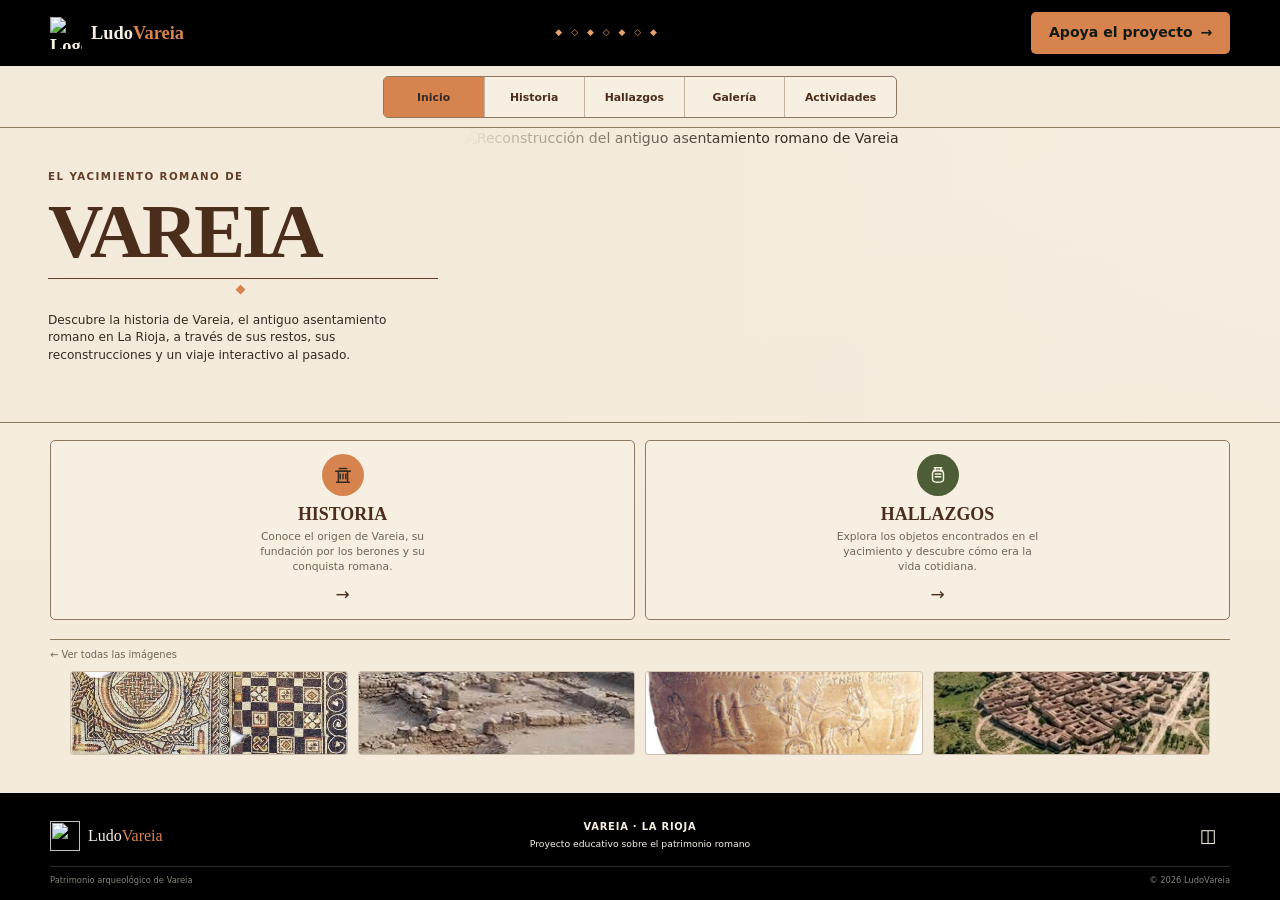
==== index.html @ ac537124 "Corregir ruta logo y hero" ====
<!doctype html>
<html lang="es">
  <head>
    <meta charset="UTF-8" />

    <meta name="author" content="Oscar Martin Aguado" />
    <meta name="robots" content="index, follow" />

    <meta name="format-detection" content="telephone=no" />

    <meta name="apple-mobile-web-app-title" content="LudoVareia" />

    <meta name="theme-color" content="#000000" />

    <meta name="application-name" content="LudoVareia" />

    <meta
      name="viewport"
      content="width=device-width, initial-scale=1.0, maximum-scale=1.0, user-scalable=no"
    />

    <meta
      name="description"
      content="Descubre el yacimiento romano de Vareia. Explora su historia, sus hallazgos arqueológicos y la vida cotidiana de los romanos en la antigua Vareia."
    />

    <meta
      name="keywords"
      content="ciudad romana vareia, historia romana, hallazgos arqueológicos, vida cotidiana romana, cerámica romana, arquitectura romana, galería imágenes, actividades romanas"
    />

    <title>LudoVareia | El yacimiento romano de Vareia</title>

    <link rel="stylesheet" href="css/General/style.css" />
    <!--<link rel="stylesheet" href="../css/Donaciones/donaciones.css" />
    <link rel="stylesheet" href="../css/Footer/footer.css" />
    <link rel="stylesheet" href="../css/Navegacion/navegacion.css" />
    <link rel="stylesheet" href="../css/Inicio/home.css" />
    <link
      rel="stylesheet"
      href="../css/ElementosInteractivos/elementosInteractivos.css"
    />-->

    <script src="js/Galeria/galeria.js" defer></script>
    <script src="js/General/mapa.js" defer></script>
    <script src="js/General/donacion.js" defer></script>
  </head>

  <body>
    <!-- =====================================================
       HEADER
       ===================================================== -->

    <header class="site-header">
      <div class="container site-header__inner">
        <a
          href="index.html"
          class="site-header__brand"
          aria-label="LudoVareia - Inicio"
        >
          <img
            src="img/logo.png"
            alt="Logo de LudoVareia"
            class="site-header__logo"
          />

          <span class="site-header__name">
            Ludo<span class="text-orange">Vareia</span>
          </span>
        </a>

        <div class="site-header__decoration" aria-hidden="true">
          ◆ ◇ ◆ ◇ ◆ ◇ ◆
        </div>

        <a href="#" id="donate-button" class="site-header__donate">
          <span>Apoya el proyecto</span>
          <span aria-hidden="true">→</span>
        </a>
      </div>
    </header>

    <!-- =====================================================
   NAVBAR
   ===================================================== -->

    <nav class="navbar" aria-label="Navegación principal">
      <div class="container navbar__inner">
        <div class="navbar__links">
          <a class="navbar__link is-active" aria-current="page"> Inicio </a>

          <a href="html/historia.html" class="navbar__link"> Historia </a>

          <a href="html/hallazgos.html" class="navbar__link"> Hallazgos </a>

          <a href="html/galeria.html" class="navbar__link"> Galería </a>

          <a href="html/actividades.html" class="navbar__link"> Actividades </a>
        </div>
      </div>
    </nav>

    <!-- =====================================================
       MAIN
       ===================================================== -->

    <main>
      <!-- ===================================================
         HERO
         =================================================== -->

      <section class="hero">
        <div class="hero__content">
          <p class="eyebrow">El yacimiento romano de</p>

          <h1>VAREIA</h1>

          <div class="hero__ornament" aria-hidden="true">◆</div>

          <p>
            Descubre la historia de Vareia, el antiguo asentamiento romano en La
            Rioja, a través de sus restos, sus reconstrucciones y un viaje
            interactivo al pasado.
          </p>
        </div>

        <div class="hero__media">
          <img
            src="img/imagenStart.png"
            alt="Reconstrucción del antiguo asentamiento romano de Vareia"
          />
        </div>
      </section>

      <!-- ===================================================
         ACCESOS
         =================================================== -->

      <section class="section" id="explora" aria-labelledby="explora-title">
        <div class="container">
          <h2 id="explora-title" class="sr-only">Explora Vareia</h2>
          <div class="grid grid-2">
            <!-- HISTORIA -->

            <a href="html/historia.html" class="feature-card">
              <div class="feature-card__icon">
                <svg viewBox="0 0 24 24" aria-hidden="true">
                  <path d="M5 20h14" />
                  <path d="M7 20V8h10v12" />
                  <path d="M4 8h16" />
                  <path d="M8 5h8" />
                  <path d="M9 11v5" />
                  <path d="M12 11v5" />
                  <path d="M15 11v5" />
                </svg>
              </div>

              <h3>Historia</h3>

              <p>
                Conoce el origen de Vareia, su fundación por los berones y su
                conquista romana.
              </p>

              <span class="feature-card__arrow" aria-hidden="true"> → </span>
            </a>

            <!-- HALLAZGOS -->

            <a href="html/hallazgos.html" class="feature-card">
              <div class="feature-card__icon">
                <svg viewBox="0 0 24 24" aria-hidden="true">
                  <path d="M8 4h8" />
                  <path d="M9 4v3" />
                  <path d="M15 4v3" />
                  <path d="M7 7h10" />

                  <path
                    d="
                    M6 10
                    c0-2 2-3 6-3
                    s6 1 6 3
                    v7
                    c0 2-2 3-6 3
                    s-6-1-6-3z
                  "
                  />

                  <path d="M9 11h6" />
                  <path d="M9 14h6" />
                </svg>
              </div>

              <h3>Hallazgos</h3>

              <p>
                Explora los objetos encontrados en el yacimiento y descubre cómo
                era la vida cotidiana.
              </p>

              <span class="feature-card__arrow" aria-hidden="true"> → </span>
            </a>
          </div>
        </div>
      </section>

      <!-- ===================================================
         GALERÍA
         =================================================== -->
      <section class="gallery-section">
        <div class="container">
          <div class="gallery-header">
            <a href="html/galeria.html" class="gallery-all">
              ← Ver todas las imágenes
            </a>
          </div>

          <div class="gallery">
            <!-- ANTERIOR -->

            <button
              type="button"
              class="gallery__control gallery__control--prev"
              aria-label="Imagen anterior"
            >
              ‹
            </button>

            <!-- CONTENEDOR DE IMÁGENES -->

            <div class="gallery__track">
              <a href="html/galeria.html?imagen=0" class="gallery__item">
                <img
                  src="img/galeria/galeria-mosaico.png"
                  alt="Mosaico romano de Vareia"
                />
              </a>

              <a href="html/galeria.html?imagen=1" class="gallery__item">
                <img
                  src="img/galeria/galeria-ciudad.png"
                  alt="Reconstrucción de la ciudad romana de Vareia"
                />
              </a>

              <a href="html/galeria.html?imagen=2" class="gallery__item">
                <img
                  src="img/galeria/galeria-ceramica.png"
                  alt="Pieza de cerámica arqueológica"
                />
              </a>

              <a href="html/galeria.html?imagen=3" class="gallery__item">
                <img
                  src="img/galeria/galeria-paisaje.png"
                  alt="Paisaje del entorno arqueológico de Vareia"
                />
              </a>
            </div>

            <!-- SIGUIENTE -->

            <button
              type="button"
              class="gallery__control gallery__control--next"
              aria-label="Imagen siguiente"
            >
              ›
            </button>
          </div>

          <!-- INDICADORES -->

          <div class="gallery-dots">
            <button
              type="button"
              class="gallery-dot is-active"
              aria-label="Mostrar imagen 1"
            ></button>

            <button
              type="button"
              class="gallery-dot"
              aria-label="Mostrar imagen 2"
            ></button>

            <button
              type="button"
              class="gallery-dot"
              aria-label="Mostrar imagen 3"
            ></button>

            <button
              type="button"
              class="gallery-dot"
              aria-label="Mostrar imagen 4"
            ></button>
          </div>
        </div>
      </section>
    </main>

    <!-- FONDO OSCURO -->
    <div class="donate-overlay" hidden></div>

    <!-- POPUP DE DONACIÓN -->
    <section
      class="donate-popup"
      id="donate-popup"
      role="dialog"
      aria-modal="true"
      aria-labelledby="donate-title"
      aria-describedby="donate-description"
      tabindex="-1"
      hidden
    >
      <button
        type="button"
        class="donate-popup__close"
        aria-label="Cerrar ventana"
        data-donate-close
      >
        ×
      </button>

      <div class="donate-popup__header">
        <span class="donate-popup__eyebrow">
          LUDOVAREIA · PATRIMONIO ROMANO
        </span>

        <div class="donate-popup__ornament" aria-hidden="true">◆</div>

        <h2 id="donate-title">Ayúdanos a preservar Vareia</h2>

        <p id="donate-description">
          Tu aportación ayuda a mantener vivo este proyecto educativo y a
          divulgar la historia del patrimonio romano de La Rioja.
        </p>
      </div>

      <form id="donation-form">
        <fieldset class="donate-amounts">
          <legend>Selecciona la cantidad que deseas aportar</legend>

          <div class="donate-amounts__grid">
            <button
              type="button"
              class="donate-amount"
              data-amount="5"
              aria-pressed="false"
            >
              5 €
            </button>

            <button
              type="button"
              class="donate-amount"
              data-amount="10"
              aria-pressed="false"
            >
              10 €
            </button>

            <button
              type="button"
              class="donate-amount is-selected"
              data-amount="20"
              aria-pressed="true"
            >
              20 €
              <span>Popular</span>
            </button>

            <button
              type="button"
              class="donate-amount"
              data-amount="50"
              aria-pressed="false"
            >
              50 €
            </button>

            <button
              type="button"
              class="donate-amount"
              data-amount="100"
              aria-pressed="false"
            >
              100 €
            </button>
          </div>
        </fieldset>

        <div class="donate-custom">
          <label for="donation-amount"> O introduce otra cantidad (€) </label>

          <input
            type="number"
            id="donation-amount"
            min="1"
            max="500"
            step="0.01"
            placeholder="Ej. 15"
            inputmode="decimal"
          />

          <p class="donate-custom__help">
            Puedes elegir cualquier cantidad entre 1 € y 500 €.
          </p>
        </div>

        <div class="donate-summary">
          <span>Tu aportación</span>
          <strong id="donation-summary">20,00 €</strong>
        </div>

        <button type="submit" class="donate-submit">
          Continuar con la aportación
          <span aria-hidden="true">→</span>
        </button>

        <p class="donate-popup__note">Aportación puntual · Sin compromiso</p>
      </form>
    </section>

    <!-- POPUP DE AGRADECIMIENTO -->
    <section
      class="donate-popup donate-popup--thank-you"
      id="donate-thank-you"
      role="dialog"
      aria-modal="true"
      aria-labelledby="thank-you-title"
      tabindex="-1"
      hidden
    >
      <button
        type="button"
        class="donate-popup__close"
        aria-label="Cerrar ventana"
        data-donate-close
      >
        ×
      </button>

      <div class="donate-thank-you__icon" aria-hidden="true">✓</div>

      <span class="donate-popup__eyebrow"> LUDOVAREIA · GRACIAS </span>

      <h2 id="thank-you-title">¡Gracias por tu apoyo!</h2>

      <p>
        Tu interés y colaboración son fundamentales para continuar difundiendo
        la historia de Vareia.
      </p>

      <p id="thank-you-amount" class="donate-thank-you__amount"></p>

      <p class="donate-thank-you__disclaimer">
        Esta es una demostración del formulario. No se ha realizado ningún
        cobro.
      </p>

      <button type="button" class="donate-submit" data-donate-close>
        Volver a LudoVareia
      </button>
    </section>

    <!-- =====================================================
       FOOTER
       ===================================================== -->

    <footer class="footer">
      <div class="container">
        <div class="footer__top">
          <!-- MARCA -->

          <div class="footer__brand">
            <img src="img/logo.png" alt="" class="brand-logo" />

            <span> Ludo<span class="text-orange">Vareia</span> </span>
          </div>

          <!-- INFORMACIÓN -->

          <div class="footer__info">
            <span>VAREIA · LA RIOJA</span>
            <span>Proyecto educativo sobre el patrimonio romano</span>
          </div>

          <!-- ICONOS -->

          <div class="footer__icons" aria-label="Información del proyecto">
            <button
              type="button"
              id="open-map"
              aria-label="Abrir plano de Vareia"
              aria-haspopup="dialog"
              aria-controls="map-modal"
            >
              ◫
            </button>
          </div>
        </div>

        <!-- PIE -->

        <div class="footer__bottom">
          <span>Patrimonio arqueológico de Vareia</span>
          <span>© 2026 LudoVareia</span>
        </div>
      </div>
    </footer>

    <!-- POPUP DEL PLANO DE VAREIA -->
    <div
      class="map-modal"
      id="map-modal"
      role="dialog"
      aria-modal="true"
      aria-labelledby="map-modal-title"
      hidden
    >
      <div class="map-modal__backdrop" data-map-close></div>

      <section class="map-modal__panel">
        <button
          type="button"
          class="map-modal__close"
          aria-label="Cerrar plano"
          data-map-close
        >
          ×
        </button>

        <p class="eyebrow">Vareia · La Rioja</p>
        <h2 id="map-modal-title">La antigua ciudad romana</h2>

        <p class="map-modal__description">
          Explora el plano de reconstrucción de Vareia y descubre cómo pudo ser
          el asentamiento en época romana.
        </p>

        <div class="map-modal__image-container">
          <img
            src="img/plano-vareia.png"
            alt="Plano de reconstrucción de la antigua ciudad romana de Vareia"
            class="map-modal__image"
          />
        </div>

        <p class="map-modal__note">Plano ilustrativo de la antigua Vareia.</p>
      </section>
    </div>
  </body>
</html>
---- css/General/style.css ----
/* =========================================================
   LUDOVAREIA — SISTEMA VISUAL
   Home / estilo editorial arqueológico
   ========================================================= */

/* =========================================================
   01. VARIABLES Y SISTEMA VISUAL
   ========================================================= */

:root {
  /* VARIABLES DE COLOR */

  --color-bg: #f3eadb;
  --color-bg-soft: #eadfcd;
  --color-surface: #f8f0e3;
  --color-white: #fffaf1;

  --color-green: #4d5e36;
  --color-green-dark: #3d4c2c;
  --color-green-light: #a8c667;

  /* Verdes mas oscuros */
  --color-green2: #18271d;
  --color-green-dark2: #101a13;

  --color-brown: #633f27;
  --color-brown-dark: #4b2d1c;

  --color-orange: #d7834e;
  --color-orange-light: #e6a06e;

  --color-text: #332b23;
  --color-text-soft: #716555;

  --color-border: #8e7960;
  --color-border-soft: rgba(99, 63, 39, 0.35);

  --color-disabled: #d8c8b4;

  /* Tinta oscura: texto general */
  --color-ink: #28241e;

  /* Tinta profunda: títulos */
  --color-ink-dark: #201b16;

  /* Tinta cálida: textos secundarios */
  --color-ink-soft: #51483d;

  /* Tinta neutra: texto sobre superficies claras */
  --color-ink-muted: #625747;

  /* Colores del header y footer */
  --color-header-bg: #000000;
  --color-footer-bg: #000000;

  /* TIPOGRAFÍA */

  --font-display: Georgia, "Times New Roman", serif;

  --font-body:
    Inter, ui-sans-serif, system-ui, -apple-system, BlinkMacSystemFont,
    "Segoe UI", sans-serif;

  /* TAMAÑOS */

  --fs-xs: 0.62rem;
  --fs-sm: 0.75rem;
  --fs-md: 0.88rem;
  --fs-lg: 1.1rem;
  --fs-xl: 1.5rem;
  --fs-2xl: 2.4rem;

  /* ESPACIADO */

  --space-1: 4px;
  --space-2: 8px;
  --space-3: 12px;
  --space-4: 16px;
  --space-5: 24px;
  --space-6: 32px;
  --space-7: 48px;
  --space-8: 64px;

  /* BORDES */

  --border: 1px solid var(--color-border);
  --border-soft: 1px solid var(--color-border-soft);

  --radius-sm: 4px;
  --radius-md: 6px;
  --radius-lg: 10px;

  /* SOMBRAS */

  --shadow-sm: 0 2px 8px rgba(54, 43, 30, 0.08);
  --shadow-md: 0 8px 24px rgba(54, 43, 30, 0.13);

  /* LAYOUT */

  --max-width: 1180px;
}

/* =========================================================
   02. RESET Y ESTILOS GENERALES
   ========================================================= */

/* RESET */

*,
*::before,
*::after {
  box-sizing: border-box;
}

html {
  scroll-behavior: smooth;
}

button,
input,
select,
textarea {
  font: inherit;
}

button {
  cursor: pointer;
}

/* BODY */

body {
  min-height: 100vh;
  margin: 0;

  display: flex;
  flex-direction: column;

  background: linear-gradient(180deg, #f6eee1 0%, #f3eadb 100%);

  color: var(--color-text);

  font-family: var(--font-body);
  font-size: var(--fs-md);
  line-height: 1.5;

  -webkit-font-smoothing: antialiased;
}

main {
  flex: 1;
}

/* IMÁGENES */

img {
  display: block;
  max-width: 100%;
}

/* ENLACES */

a {
  color: inherit;
  text-decoration: none;
}

/* =========================================================
   03. TIPOGRAFÍA Y ELEMENTOS COMUNES
   ========================================================= */

/* H1, H2, H3 */

h1,
h2,
h3,
h4 {
  margin: 0;

  color: var(--color-brown-dark);

  font-family: var(--font-display);
  font-weight: 600;
  line-height: 1.05;
}

h1 {
  font-size: clamp(3.5rem, 7vw, 5.4rem);
  letter-spacing: -0.045em;
}

h2 {
  font-size: clamp(2rem, 4vw, 3rem);
}

h3 {
  font-size: 1.35rem;
}

/* PÁRRAFOS */

p {
  margin: 0 0 var(--space-4);
}

/* EYEBROW */

.eyebrow {
  margin: 0 0 7px;

  color: var(--color-brown);

  font-family: var(--font-body);
  font-size: 0.64rem;
  font-weight: 700;
  letter-spacing: 0.14em;
  text-transform: uppercase;
}

.text-orange {
  color: var(--color-orange);
}

.text-green {
  color: var(--color-green);
}

/* CONTAINER */

.container {
  width: min(calc(100% - 58px), var(--max-width));

  margin-inline: auto;
}

/* BOTONES GENERALES */

.btn {
  min-height: 34px;

  padding: 9px 15px;

  display: inline-flex;
  align-items: center;
  justify-content: center;
  gap: 12px;

  border: 0;
  border-radius: 4px;

  font-size: 0.68rem;
  font-weight: 700;

  transition:
    transform 180ms ease,
    background 180ms ease;
}

.btn:hover {
  transform: translateY(-1px);
}

.btn--primary {
  background: var(--color-orange);
  color: var(--color-text);
}

.btn--primary:hover {
  background: var(--color-orange-light);
  color: var(--color-text);
}

.btn span {
  font-size: 14px;
}

/* =========================================================
   04. HEADER
   ========================================================= */

/* HEADER */

.site-header {
  background: var(--color-header-bg);
  color: var(--color-surface);

  border-top: 1px solid var(--color-header-bg);
  border-bottom: 1px solid var(--color-header-bg);
}

.site-header__inner {
  min-height: 64px;

  display: flex;
  align-items: center;
  justify-content: space-between;
}

/* MARCA */

.site-header__brand {
  display: flex;
  align-items: center;
  gap: 9px;

  color: var(--color-surface);

  font-family: var(--font-display);
  font-size: 1.15rem;
  font-weight: 600;
}

/* LOGO */

.site-header__logo {
  width: 32px;
  height: 32px;

  object-fit: contain;
}

.site-header__name {
  line-height: 1;
}

/* DECORACIÓN */

.site-header__decoration {
  color: var(--color-orange-light);

  font-size: 9px;
  letter-spacing: 3px;
  white-space: nowrap;
}

/* BOTÓN DE DONACIONES */

.site-header__donate {
  position: relative;
  text-decoration: none;
  color: var(--color-green-dark2);
  font-weight: bold;
  padding: 0.65rem 1.1rem;
  border-radius: 5px;
  background-color: var(--color-orange);
  transition:
    background-color 0.3s ease,
    transform 0.2s ease;
  display: inline-flex;
  align-items: center;
  gap: 0.5rem;
  z-index: 10;
}

.site-header__donate:hover {
  background-color: var(--color-orange-light);
  transform: translateY(-2px);
}

/* RESPONSIVE DEL HEADER */

@media (max-width: 650px) {
  .site-header__inner {
    min-height: 58px;
    gap: 10px;
  }

  /* Ocultar decoración */
  .site-header__decoration {
    display: none;
  }

  /* Marca */
  .site-header__brand {
    gap: 6px;
    flex-shrink: 0;
    font-size: 1rem;
  }

  .site-header__logo {
    width: 27px;
    height: 27px;
  }

  /* Botón de donaciones */
  .site-header__donate {
    padding: 0.45rem 0.65rem;
    gap: 0.3rem;
    font-size: 0.68rem;
    line-height: 1.2;
  }
}

/* =========================================================
   05. DONACIONES
   ========================================================= */

/* OVERLAY */

.donate-overlay {
  position: fixed;
  inset: 0;
  background-color: rgba(16, 26, 19, 0.72);
  z-index: 999;
  backdrop-filter: blur(3px);
}

.donate-overlay[hidden] {
  display: none !important;
}

/* POPUP */

.donate-popup {
  position: fixed;
  top: 50%;
  left: 50%;
  transform: translate(-50%, -50%);

  width: min(92%, 460px);
  max-height: 90vh;
  overflow-y: auto;

  padding: 2.2rem;
  border-radius: 12px;

  background-color: var(--color-surface);
  color: var(--color-ink-dark);

  border: 1px solid var(--color-border);

  box-shadow: 0 15px 60px rgba(0, 0, 0, 0.3);

  z-index: 1000;
}

.donate-popup[hidden] {
  display: none !important;
}

/* CABECERA */

.donate-popup__header {
  text-align: center;
  margin-bottom: 1.8rem;
}

.donate-popup__eyebrow {
  display: block;
  color: var(--color-green-dark2);
  font-size: 0.7rem;
  font-weight: 800;
  letter-spacing: 2px;
  margin-bottom: 0.8rem;
}

.donate-popup__ornament {
  color: var(--color-orange);
  font-size: 1.3rem;
  margin-bottom: 0.5rem;
}

.donate-popup h2 {
  color: var(--color-ink-dark);
  font-family: inherit;
  font-size: 1.8rem;
  line-height: 1.25;
  margin-bottom: 0.8rem;
}

.donate-popup__header p {
  color: var(--color-ink);
  font-size: 0.95rem;
  line-height: 1.6;
  margin: 0;
}

/* CANTIDADES */

.donate-amounts {
  border: none;
  padding: 0;
  margin: 0 0 1.5rem;
  min-width: 0;
}

.donate-amounts legend {
  color: var(--color-ink-dark);
  font-weight: 700;
  font-size: 0.95rem;
  margin-bottom: 1rem;
}

.donate-amounts__grid {
  display: grid;
  grid-template-columns: repeat(2, 1fr);
  gap: 0.7rem;
}

.donate-amount {
  position: relative;

  min-height: 58px;
  padding: 0.9rem;

  border: 1px solid var(--color-border);
  border-radius: 7px;

  background-color: var(--color-white);
  color: var(--color-ink-dark);

  font-size: 1.1rem;
  font-weight: 800;

  cursor: pointer;

  transition:
    background-color 0.2s ease,
    border-color 0.2s ease,
    transform 0.2s ease;
}

.donate-amount:hover {
  background-color: var(--color-bg-soft);
  border-color: var(--color-green-dark);
  transform: translateY(-2px);
}

/* ESTADOS DE CANTIDADES */

.donate-amount.is-selected {
  background-color: var(--color-green-dark);
  color: var(--color-white);
  border: 2px solid var(--color-green-dark);
}

.donate-amount.is-selected:hover {
  background-color: var(--color-green2);
}

/* ETIQUETA POPULAR */

.donate-amount span {
  display: block;
  margin-top: 0.25rem;
  font-size: 0.65rem;
  font-weight: 700;
  color: inherit;
  letter-spacing: 0.5px;
}

/* CANTIDAD PERSONALIZADA */

.donate-custom {
  margin-bottom: 1.4rem;
}

.donate-custom label {
  display: block;
  color: var(--color-ink-dark);
  font-size: 0.9rem;
  font-weight: 700;
  margin-bottom: 0.6rem;
}

.donate-custom input {
  width: 100%;
  padding: 0.85rem 1rem;

  border: 1px solid var(--color-border);
  border-radius: 7px;

  background-color: var(--color-white);
  color: var(--color-ink-dark);

  font-size: 1rem;
  box-sizing: border-box;
}

.donate-custom input::placeholder {
  color: var(--color-ink-muted);
  opacity: 1;
}

.donate-custom input:focus {
  outline: 3px solid var(--color-green-light);
  outline-offset: 2px;
  border-color: var(--color-green-dark);
}

.donate-custom__help {
  color: var(--color-ink);
  font-size: 0.78rem;
  margin-top: 0.5rem;
}

/* RESUMEN */

.donate-summary {
  display: flex;
  align-items: center;
  justify-content: space-between;

  padding: 1rem 0;
  margin-bottom: 1rem;

  border-top: 1px solid var(--color-border-soft);
  border-bottom: 1px solid var(--color-border-soft);

  color: var(--color-ink-dark);
}

.donate-summary span {
  font-size: 0.9rem;
  font-weight: 700;
}

.donate-summary strong {
  font-size: 1.3rem;
  color: var(--color-green-dark2);
}

/* BOTÓN PRINCIPAL */

.donate-submit {
  width: 100%;
  display: flex;
  align-items: center;
  justify-content: center;
  gap: 0.7rem;

  padding: 1rem;

  border: 2px solid var(--color-green-dark);
  border-radius: 7px;

  background-color: var(--color-green-dark);
  color: var(--color-white);

  font-size: 0.95rem;
  font-weight: 800;

  cursor: pointer;

  transition:
    background-color 0.2s ease,
    transform 0.2s ease;
}

.donate-submit:hover {
  background-color: var(--color-green2);
  border-color: var(--color-green2);
  transform: translateY(-2px);
}

/* AGRADECIMIENTO */

.donate-popup--thank-you {
  text-align: center;
}

.donate-thank-you__icon {
  width: 65px;
  height: 65px;

  display: flex;
  align-items: center;
  justify-content: center;

  margin: 0 auto 1.3rem;

  border-radius: 50%;

  background-color: var(--color-green-dark);
  color: var(--color-white);

  font-size: 2rem;
  font-weight: 800;
}

.donate-popup--thank-you h2 {
  margin-top: 1rem;
}

.donate-popup--thank-you > p {
  color: var(--color-ink);
  line-height: 1.6;
  margin-bottom: 1rem;
}

.donate-thank-you__amount {
  font-size: 1.4rem;
  font-weight: 800;
  color: var(--color-green-dark2);
}

.donate-popup--thank-you .donate-thank-you__disclaimer {
  padding: 0.8rem;
  border-radius: 6px;
  background-color: var(--color-bg-soft);
  font-size: 0.8rem;
}

/* CIERRE */

.donate-popup__close {
  position: absolute;
  top: 12px;
  right: 12px;

  width: 36px;
  height: 36px;

  display: flex;
  align-items: center;
  justify-content: center;

  padding: 0;

  border: none;
  border-radius: 5px;

  background-color: transparent;
  color: var(--color-green-dark2);

  font-size: 1.8rem;
  cursor: pointer;

  transition:
    background-color 0.2s ease,
    color 0.2s ease;
}

.donate-popup__close:hover {
  background-color: var(--color-bg-soft);
  color: var(--color-ink-dark);
}

/* RESPONSIVE DE DONACIONES */

@media (max-width: 480px) {
  .donate-popup {
    padding: 1.7rem 1.3rem;
    width: 92%;
    max-height: 88vh;
  }

  .donate-popup h2 {
    font-size: 1.5rem;
  }

  .donate-amounts__grid {
    gap: 0.55rem;
  }

  .donate-amount {
    min-height: 54px;
    padding: 0.7rem;
  }
}

/* =========================================================
   06. NAVEGACIÓN
   ========================================================= */

/* NAVBAR */

.navbar {
  min-height: 62px;

  display: flex;
  align-items: center;

  background: var(--color-bg);

  border-bottom: 1px solid var(--color-border);
}

.navbar__inner {
  display: flex;
  align-items: center;
  justify-content: center;
}

/* LINKS */

.navbar__links {
  height: 42px;

  display: flex;
  align-items: stretch;

  overflow: hidden;

  background: #f7efe2 /*#eadfcd*/;

  border: 1px solid var(--color-border);
  border-radius: 5px;
}

.navbar__link {
  min-width: 100px;
  height: 100%;

  padding: 0 20px;

  display: flex;
  align-items: center;
  justify-content: center;

  color: var(--color-brown-dark);

  font-size: 0.68rem;
  font-weight: 600;

  transition:
    background 180ms ease,
    color 180ms ease;
}

/* SEPARADORES */

.navbar__link + .navbar__link {
  border-left: 1px solid var(--color-border-soft);
}

/* ESTADOS ACTIVOS */

.navbar__link:hover {
  background: rgba(255, 250, 241, 0.7);
}

.navbar__link.is-active {
  background: var(--color-orange);
  color: var(--color-text);
}

.navbar__link.is-active:hover {
  background: var(--color-orange-light);
  color: var(--color-text);
}

/* Extra */

.navbar__link[aria-current="page"] {
  background: var(--color-orange);
  color: var(--color-text);
  cursor: default;
}

/* RESPONSIVE DE NAVEGACIÓN */

/*@media (max-width: 950px) {
  .navbar__links {
    gap: 15px;
  }

  .navbar__decoration {
    display: none;
  }
}

@media (max-width: 650px) {
  .navbar {
    min-height: 54px;
  }

  .navbar__links {
    width: 100%;
  }

  .navbar__link {
    min-width: 0;
    flex: 1;

    padding: 10px 4px;

    font-size: 0.6rem;
  }
}*/

/* RESPONSIVE DE NAVEGACIÓN */

@media (max-width: 950px) {
  .navbar__links {
    width: 100%;
    gap: 0;
  }

  .navbar__link {
    flex: 1 1 0;
    min-width: 0;
  }
}

@media (max-width: 650px) {
  .navbar {
    min-height: 54px;
  }

  .navbar__inner {
    width: 100%;
  }

  .navbar__links {
    width: 100%;
    height: 44px;

    border-radius: 0;
  }

  .navbar__link {
    flex: 1 1 0;
    min-width: 0;
    height: 100%;

    padding: 0 2px;

    font-size: 0.62rem;
  }
}

/* =========================================================
   07. HOME
   ========================================================= */
/*Podria ponerlo en un home.css*/

/* HERO */

.hero {
  position: relative;

  min-height: 295px;
  padding: 35px 48px;

  display: grid;
  grid-template-columns: 0.75fr 1.35fr;
  align-items: center;
  gap: 35px;

  overflow: hidden;

  background: linear-gradient(
    90deg,
    #f3eadb 0%,
    rgba(243, 234, 219, 0.94) 37%,
    rgba(243, 234, 219, 0.25) 70%,
    rgba(243, 234, 219, 0) 100%
  );

  border-bottom: 1px solid var(--color-border);
}

.hero::before {
  content: "";

  position: absolute;
  inset: 0;

  z-index: -1;

  background: radial-gradient(
    circle at 25% 40%,
    rgba(255, 255, 255, 0.6),
    transparent 30%
  );
}

.hero__content {
  position: relative;
  z-index: 2;

  max-width: 390px;
}

.hero h1 {
  color: var(--color-brown-dark);

  font-size: clamp(3.4rem, 6vw, 5rem);
}

.hero__ornament {
  width: 100%;

  margin: 6px 0 13px;

  color: var(--color-orange);

  font-size: 13px;
  letter-spacing: 5px;

  border-top: 1px solid var(--color-brown);
  text-align: center;
}

.hero__content p:not(.eyebrow) {
  max-width: 360px;

  color: var(--color-text);

  font-size: 0.76rem;
  line-height: 1.45;
}

.hero__media {
  position: absolute;
  inset: 0 0 0 36%;

  z-index: 1;

  min-height: 295px;

  overflow: hidden;

  pointer-events: none;
}

.hero__media::before {
  content: "";

  position: absolute;
  inset: 0;
  z-index: 1;

  background: linear-gradient(
    90deg,
    #f3eadb 0%,
    rgba(243, 234, 219, 0.7) 7%,
    transparent 35%
  );
}

.hero__media img {
  width: 100%;
  height: 100%;

  object-fit: cover;
  object-position: center;
}

/* ACCESOS */

.section {
  padding: 17px 0 19px;
}

.grid {
  display: grid;
  gap: 10px;
}

.grid-2 {
  grid-template-columns: repeat(2, 1fr);
}

/* FEATURE CARDS */

.feature-card {
  min-height: 148px;

  padding: 13px 17px 12px;

  display: flex;
  flex-direction: column;
  align-items: center;

  text-align: center;

  background: rgba(248, 240, 227, 0.75);

  border: 1px solid var(--color-border);
  border-radius: 5px;

  transition:
    transform 180ms ease,
    background 180ms ease,
    box-shadow 180ms ease;
}

.feature-card:hover {
  transform: translateY(-2px);

  background: var(--color-white);

  box-shadow: var(--shadow-sm);
}

.feature-card__icon {
  width: 42px;
  height: 42px;

  margin-bottom: 9px;

  display: grid;
  place-items: center;

  border-radius: 50%;

  color: var(--color-text);
  background: var(--color-orange);
}

.feature-card:nth-child(2) .feature-card__icon {
  background: var(--color-green);
  color: #f8f0e3;
}

.feature-card__icon svg {
  width: 22px;
  height: 22px;

  display: block;

  fill: none;
  stroke: currentColor;
  stroke-width: 1.6;
  stroke-linecap: round;
  stroke-linejoin: round;
}

.feature-card h3 {
  margin-bottom: 5px;

  color: var(--color-brown-dark);

  font-size: 1.12rem;
  text-transform: uppercase;
}

.feature-card p {
  max-width: 210px;

  margin-bottom: auto;

  color: var(--color-text-soft);

  font-size: 0.67rem;
  line-height: 1.4;
}

.feature-card__arrow {
  margin-top: 8px;

  color: var(--color-brown-dark);

  font-size: 17px;
}

/* GALERÍA */

.gallery-section {
  padding: 0 0 22px;
}

.gallery-header {
  min-height: 32px;

  display: flex;
  align-items: center;
  justify-content: space-between;

  border-top: 1px solid var(--color-border);
}

.gallery-header > div {
  display: flex;
  align-items: center;
  gap: 9px;
}

.gallery-header .eyebrow {
  margin: 0;
}

.gallery-arrow {
  color: var(--color-brown);
  font-size: 16px;
}

.gallery-all {
  color: var(--color-text-soft);
  font-size: 0.62rem;
}

.gallery-header__title {
  margin: 0;
  font-family: var(--font-body);
  font-size: 0.64rem;
  font-weight: 700;
  line-height: 1.5;
  letter-spacing: 0.14em;
  text-transform: uppercase;
}

/* CONTENEDOR DE GALERÍA */

.gallery {
  position: relative;

  overflow: hidden;

  padding-inline: 20px;
}

.gallery--page {
  display: grid;
  grid-template-columns: repeat(2, 1fr);
  gap: 16px;

  padding: 0;
  overflow: visible;
}

.gallery--page .gallery__item {
  width: 100%;
  height: 220px;

  overflow: hidden;

  border-radius: 5px;
}

.gallery--page .gallery__item img {
  width: 100%;
  height: 100%;

  object-fit: cover;
}

/* CARRIL DE IMÁGENES */

/*.gallery__track {
  display: grid;
  grid-template-columns: repeat(4, 1fr);

  gap: 10px;

  transition: transform 300ms ease;
}*/

/* CARRIL DE IMÁGENES */

.gallery__track {
  --gallery-visible: 4;

  position: relative;

  display: flex;
  width: 100%;

  gap: 10px;

  transition: transform 300ms ease;
}

/*de esto no estoy seguro*/
/* IMÁGENES DEL CARRIL */

.gallery:not(.gallery--page) .gallery__item {
  flex: 0 0
    calc(
      (100% - (10px * (var(--gallery-visible) - 1))) / var(--gallery-visible)
    );

  min-width: 0;
}

/* IMÁGENES */

.gallery__item {
  min-width: 0;

  height: 84px;

  overflow: hidden;

  border-radius: 4px;

  background: var(--color-bg-soft);

  border: 1px solid rgba(99, 63, 39, 0.2);
}

.gallery__item img {
  width: 100%;
  height: 100%;

  object-fit: cover;

  transition: transform 250ms ease;
}

.gallery__item:hover img {
  transform: scale(1.04);
}

/* BOTONES DE GALERÍA */

/*.gallery__control {
  font-size: 1.2rem;*/ /* Ajusta el tamaño de las flechas */
/*padding: 0.5rem;*/ /* Ajusta el espacio alrededor de las flechas */
/*position: absolute;
  top: 50%;
  transform: translateY(-50%);
  background-color: rgba(0, 0, 0, 0.5);
  color: white;
  border: none;
  cursor: pointer;
  z-index: 10;
}

.gallery__control:hover {
  background: var(--color-orange);
  color: white;
}

.gallery__control--prev {
  left: 10px;
}

.gallery__control--next {
  right: 10px;
}*/

/* PUNTOS */

/*.gallery-dots {
  display: flex;
  justify-content: center;

  gap: 8px;

  margin-top: 8px;
}

.gallery-dot {
  width: 7px;
  height: 7px;

  padding: 0;

  border: 0;
  border-radius: 50%;

  background: #d6c4aa;

  cursor: pointer;
}

.gallery-dot:hover {
  background: var(--color-orange-light);
}

.gallery-dot.is-active {
  background: var(--color-orange);
}*/

/* BOTONES DE GALERÍA */

.gallery__control {
  position: absolute;
  top: 50%;

  width: 44px;
  height: 44px;

  display: grid;
  place-items: center;

  padding: 0;

  transform: translateY(-50%);

  background: rgba(0, 0, 0, 0.5);
  color: white;

  border: none;
  border-radius: 3px;

  font-size: 24px;

  cursor: pointer;
  z-index: 10;

  transition:
    background 180ms ease,
    color 180ms ease;
}

.gallery__control:hover {
  background: var(--color-orange);
  color: white;
}

.gallery__control--prev {
  left: 0;
}

.gallery__control--next {
  right: 0;
}

.gallery__control[hidden] {
  display: none !important;
}

/* INDICADORES */

.gallery-dots {
  display: flex;
  align-items: center;
  justify-content: center;

  gap: 8px;

  margin-top: 8px;
}

.gallery-dots[hidden] {
  display: none !important;
}

.gallery-dot {
  width: 24px;
  height: 24px;
  flex: 0 0 24px;

  display: grid;
  place-items: center;

  padding: 0;

  border: 0;
  border-radius: 50%;

  background: transparent;

  cursor: pointer;
}

.gallery-dot[hidden] {
  display: none !important;
}

/* PUNTO VISIBLE */

.gallery-dot::before {
  content: "";

  width: 8px;
  height: 8px;

  border-radius: 50%;

  background: #d6c4aa;
}

.gallery-dot:hover::before {
  background: var(--color-orange-light);
}

.gallery-dot.is-active::before {
  background: var(--color-orange);
}

/* RESPONSIVE DE HOME */

@media (max-width: 950px) {
  .hero {
    grid-template-columns: 1fr;
  }

  .hero__media {
    position: relative;
    inset: auto;

    grid-row: 1;

    min-height: 280px;

    margin: -35px -48px 0;

    opacity: 0.85;
  }

  .hero__content {
    margin-top: -80px;
  }

  /*.gallery {
    grid-template-columns: repeat(2, 1fr);
  }*/
}

@media (max-width: 650px) {
  .hero {
    min-height: auto;

    padding: 0 22px 30px;

    display: flex;
    flex-direction: column;

    gap: 0;
  }

  .hero__media {
    order: -1;

    width: calc(100% + 44px);

    margin: 0 -22px 22px;

    min-height: 230px;

    opacity: 1;
  }

  .hero__media::before {
    display: none;
  }

  .hero__content {
    margin: 0;

    max-width: none;
  }

  .hero h1 {
    font-size: 3.8rem;
  }

  .grid-2 {
    grid-template-columns: 1fr;
  }

  .feature-card {
    min-height: 150px;
  }

  /* GALERÍA EN MÓVIL */

  .gallery {
    padding-inline: 20px;
  }

  .gallery__track {
    --gallery-visible: 2;
  }

  .gallery__item {
    height: 110px;
  }

  .gallery__control--prev {
    left: 0;
  }

  .gallery__control--next {
    right: 0;
  }

  .gallery-header {
    align-items: center;
  }

  .gallery-all {
    text-align: left;
  }

  /*.gallery {
    grid-template-columns: 1fr 1fr;

    padding-inline: 15px;
  }

  .gallery__item {
    height: 110px;
  }

  .gallery__control--prev {
    left: -2px;
  }

  .gallery__control--next {
    right: -2px;
  }

  .gallery-header {
    align-items: flex-start;
  }

  .gallery-all {
    text-align: right;
  }*/
}

/* =========================================================
   08. PÁGINAS DE HALLAZGOS
   ========================================================= */
/*podria ponerlo en un hallazgos.css*/

/* INTRODUCCIÓN */

.detail-intro {
  padding: 34px 0 22px;
}

.detail-intro h1 {
  margin-bottom: 14px;
  font-size: clamp(2.8rem, 6vw, 4.5rem);
}

.detail-intro__text {
  max-width: 720px;
  color: var(--color-text-soft);
  font-size: 0.9rem;
  line-height: 1.8;
}

.detail-intro__back {
  display: inline-flex;
  align-items: center;
  gap: 8px;
  margin-bottom: 24px;
  color: var(--color-green);
  font-size: 0.75rem;
  font-weight: 700;
}

.detail-intro__back:hover {
  color: var(--color-orange);
}

/* DETAIL HERO */

.detail-hero {
  display: grid;
  grid-template-columns: 1fr 1fr;
  align-items: center;
  gap: 30px;
  margin-bottom: 34px;
  padding: 20px;
  background: var(--color-surface);
  border: var(--border-soft);
  border-radius: var(--radius-md);
}

.detail-hero__image {
  width: 100%;
  height: 260px;
  object-fit: cover;
  border-radius: var(--radius-sm);
}

.detail-hero__content h2 {
  margin-bottom: 14px;
  font-size: clamp(1.6rem, 3vw, 2.2rem);
}

.detail-hero__content p {
  color: var(--color-text-soft);
  font-size: 0.82rem;
  line-height: 1.8;
}

/* ARTIFACT GRID */

.artifact-section {
  padding: 12px 0 38px;
}

.artifact-section__header {
  margin-bottom: 20px;
  padding-top: 18px;
  border-top: var(--border-soft);
}

.artifact-section__header h2 {
  margin-bottom: 8px;
  font-size: clamp(1.7rem, 3vw, 2.2rem);
}

.artifact-section__header p {
  color: var(--color-text-soft);
  font-size: 0.8rem;
}

.artifact-grid {
  display: grid;
  grid-template-columns: repeat(3, minmax(0, 1fr));
  gap: 16px;
}

/* ARTIFACT CARDS */

a.feature-card {
  color: inherit;
  text-decoration: none;
}

.history-card {
  width: 100%;
  font: inherit;
  cursor: pointer;
}

.artifact-card {
  min-width: 0;
  padding: 0;
  overflow: hidden;
  text-align: left;
  color: var(--color-text);
  background: var(--color-surface);
  border: 1px solid var(--color-border);
  border-radius: var(--radius-md);
  cursor: pointer;
  transition:
    transform 180ms ease,
    box-shadow 180ms ease,
    background 180ms ease;
}

.artifact-card:hover {
  transform: translateY(-3px);
  background: var(--color-white);
  box-shadow: var(--shadow-md);
}

.artifact-card__image {
  display: block;
  width: 100%;
  height: 190px;
  object-fit: cover;
  background: var(--color-bg-soft);
  transition: transform 250ms ease;
}

.artifact-card:hover .artifact-card__image {
  transform: scale(1.025);
}

.artifact-card__body {
  position: relative;
  padding: 15px;
}

.artifact-card__category {
  display: block;
  margin-bottom: 6px;
  color: var(--color-ink);
  font-size: 0.6rem;
  font-weight: 700;
  letter-spacing: 0.12em;
  text-transform: uppercase;
}

.artifact-card__title {
  display: block;
  margin-bottom: 7px;
  color: var(--color-brown-dark);
  font-family: var(--font-display);
  font-size: 1.2rem;
  font-weight: 600;
}

.artifact-card__description {
  display: block;
  color: var(--color-text-soft);
  font-size: 0.73rem;
  line-height: 1.6;
}

.artifact-card__more {
  display: block;
  margin-top: 13px;
  color: var(--color-green);
  font-size: 0.68rem;
  font-weight: 700;
}

/* ARTIFACT MODAL */

.artifact-modal[hidden] {
  display: none !important;
}

.artifact-modal {
  position: fixed;
  inset: 0;
  z-index: 1000;
  display: grid;
  place-items: center;
  padding: 20px;
}

.artifact-modal__backdrop {
  position: absolute;
  inset: 0;
  background: rgba(35, 29, 23, 0.72);
  cursor: pointer;
}

.artifact-modal__panel {
  position: relative;
  z-index: 1;
  width: min(100%, 780px);
  max-height: min(88vh, 850px);
  overflow-y: auto;
  background: var(--color-surface);
  border: 1px solid var(--color-border);
  border-radius: var(--radius-lg);
  box-shadow: var(--shadow-md);
}

.artifact-modal__close {
  position: absolute;
  top: 12px;
  right: 12px;
  z-index: 2;
  width: 36px;
  height: 36px;
  display: grid;
  place-items: center;
  padding: 0;
  color: var(--color-brown-dark);
  background: var(--color-white);
  border: 1px solid var(--color-border);
  border-radius: 50%;
  font-size: 1.4rem;
  cursor: pointer;
}

.artifact-modal__close:hover {
  color: white;
  background: var(--color-orange);
}

.artifact-modal__image {
  display: block;
  width: 100%;
  height: clamp(220px, 40vh, 360px);
  object-fit: cover;
  background: var(--color-bg-soft);
}

.artifact-modal__content {
  padding: 25px 28px 28px;
}

.artifact-modal__content h2 {
  margin-bottom: 14px;
  font-size: clamp(1.8rem, 4vw, 2.5rem);
}

.artifact-modal__content p {
  margin-bottom: 12px;
  color: var(--color-text-soft);
  font-size: 0.85rem;
  line-height: 1.8;
}

.artifact-modal__label {
  display: block;
  margin-bottom: 8px;
  color: var(--color-orange);
  font-size: 0.65rem;
  font-weight: 700;
  letter-spacing: 0.12em;
  text-transform: uppercase;
}

/* RESPONSIVE DE HALLAZGOS */

@media (max-width: 950px) {
  .artifact-grid {
    grid-template-columns: repeat(2, minmax(0, 1fr));
  }

  .detail-hero {
    grid-template-columns: 1fr;
  }

  .detail-hero__image {
    height: 300px;
  }
}

@media (max-width: 650px) {
  .detail-intro {
    padding-top: 25px;
  }

  .detail-intro h1 {
    font-size: 3rem;
  }

  .detail-hero {
    gap: 18px;
    padding: 12px;
  }

  .detail-hero__image {
    height: 220px;
  }

  .artifact-grid {
    grid-template-columns: 1fr;
    gap: 12px;
  }

  .artifact-card {
    display: grid;
    grid-template-columns: 115px minmax(0, 1fr);
    align-items: stretch;
  }

  .artifact-card__image {
    height: 100%;
    min-height: 155px;
  }

  .artifact-card__body {
    padding: 12px;
  }

  .artifact-card__title {
    font-size: 1.05rem;
  }

  .artifact-modal {
    padding: 12px;
  }

  .artifact-modal__content {
    padding: 20px;
  }

  .artifact-modal__image {
    height: 240px;
  }
}

/* =========================================================
   09. ELEMENTOS INTERACTIVOS
   ========================================================= */
/*podria ponerlo en un interactivos.css o algo por el estilo*/

/* PLANO */

.map-modal[hidden] {
  display: none !important;
}

.map-modal {
  position: fixed;
  inset: 0;
  z-index: 2000;

  display: grid;
  place-items: center;

  padding: 20px;
}

.map-modal__backdrop {
  position: absolute;
  inset: 0;

  background: rgba(35, 29, 23, 0.75);
}

.map-modal__panel {
  position: relative;
  z-index: 1;

  width: min(100%, 900px);
  max-height: 92vh;
  overflow-y: auto;

  padding: 28px;

  background: var(--color-surface);
  border: 1px solid var(--color-border);
  border-radius: var(--radius-lg);

  box-shadow: var(--shadow-md);
}

.map-modal__panel h2 {
  padding-right: 35px;
  margin-bottom: 12px;
}

.map-modal__description {
  color: var(--color-text-soft);
  font-size: 0.82rem;
  line-height: 1.7;
}

.map-modal__close {
  position: absolute;
  top: 16px;
  right: 16px;

  width: 34px;
  height: 34px;

  display: grid;
  place-items: center;

  padding: 0;

  background: var(--color-white);
  color: var(--color-brown-dark);

  border: 1px solid var(--color-border);
  border-radius: 50%;

  font-size: 23px;
  cursor: pointer;
}

.map-modal__close:hover {
  background: var(--color-orange);
  color: white;
}

.map-modal__image-container {
  overflow: hidden;

  background: var(--color-bg-soft);
  border: 1px solid var(--color-border-soft);
  border-radius: var(--radius-md);
}

.map-modal__image {
  display: block;

  width: 100%;
  height: auto;
  max-height: 62vh;

  object-fit: contain;
}

.map-modal__note {
  margin: 12px 0 0;

  color: var(--color-text-soft);
  font-size: 0.67rem;
  font-style: italic;
}

/* VISOR DE IMÁGENES */

.lightbox[hidden] {
  display: none !important;
}

.lightbox {
  position: fixed;
  inset: 0;
  z-index: 3000;
  display: grid;
  place-items: center;
  padding: 20px;
}

.lightbox__backdrop {
  position: absolute;
  inset: 0;
  background: rgba(16, 26, 19, 0.9);
}

.lightbox__panel {
  position: relative;
  z-index: 1;
  display: flex;
  align-items: center;
  justify-content: center;
  gap: 16px;
  width: min(100%, 1100px);
}

.lightbox__figure {
  min-width: 0;
  margin: 0;
  text-align: center;
}

.lightbox__figure img {
  display: block;
  width: auto;
  height: auto;
  max-width: 100%;
  max-height: 78vh;
  margin: auto;
  object-fit: contain;
}

.lightbox__figure figcaption {
  padding-top: 12px;
  color: var(--color-surface);
  font-size: 0.8rem;
}

.lightbox__close,
.lightbox__nav {
  flex-shrink: 0;
  display: grid;
  place-items: center;
  width: 44px;
  height: 44px;
  padding: 0;
  border: 1px solid var(--color-border);
  border-radius: 50%;
  background: var(--color-surface);
  color: var(--color-brown-dark);
  font-size: 26px;
  cursor: pointer;
}

.lightbox__close {
  position: absolute;
  top: -54px;
  right: 0;
}

.lightbox__close:hover,
.lightbox__nav:hover {
  background: var(--color-orange);
}

/* POPUPS HISTÓRICOS */

.history-card:hover .feature-card__arrow {
  color: var(--color-orange);
  transform: translateX(3px);
}

.feature-card__arrow {
  transition:
    transform 180ms ease,
    color 180ms ease;
}

.history-dialog {
  width: min(90%, 720px);
  max-width: 720px;
  max-height: 85vh;

  padding: 0;
  margin: auto;

  overflow: visible;

  border: none;
  border-radius: var(--radius-lg);

  background: transparent;
}

.history-dialog::backdrop {
  background: rgba(16, 26, 19, 0.78);
  backdrop-filter: blur(3px);
}

.history-dialog__panel {
  position: relative;

  max-height: 85vh;
  overflow-y: auto;

  padding: 35px;

  background: var(--color-surface);

  border: 1px solid var(--color-border);
  border-radius: var(--radius-lg);

  box-shadow: var(--shadow-md);
}

/* TÍTULOS DE POPUPS HISTÓRICOS */

.history-dialog__panel h2 {
  padding-right: 35px;
  margin-bottom: 25px;

  font-size: clamp(2rem, 5vw, 3rem);
}

.history-dialog__content h3 {
  margin: 25px 0 10px;

  color: var(--color-green-dark);

  font-family: var(--font-display);
  font-size: 1.35rem;
}

.history-dialog__content p {
  color: var(--color-text-soft);

  font-size: 0.85rem;
  line-height: 1.8;
}

/* BOTÓN CERRAR POPUPS HISTÓRICOS */

.history-dialog__close {
  position: absolute;
  top: 15px;
  right: 15px;

  width: 40px;
  height: 40px;

  display: grid;
  place-items: center;

  padding: 0;

  color: var(--color-green);
  background: transparent;

  border: none;
  border-radius: 5px;

  font-size: 2rem;

  cursor: pointer;

  transition:
    background-color 180ms ease,
    color 180ms ease;
}

.history-dialog__close:hover {
  background: var(--color-bg-soft);
  color: var(--color-green-dark);
}

/* RESPONSIVE DE ELEMENTOS INTERACTIVOS */

@media (max-width: 650px) {
  .map-modal {
    padding: 10px;
  }

  .map-modal__panel {
    padding: 22px 16px;
    max-height: 95vh;
  }

  .map-modal__image {
    max-height: 65vh;
  }

  .lightbox {
    padding: 12px;
  }

  .lightbox__panel {
    gap: 8px;
  }

  .lightbox__nav {
    width: 36px;
    height: 44px;
  }

  .lightbox__figure img {
    max-height: 70vh;
  }

  .lightbox__close {
    top: -50px;
  }

  .history-dialog {
    width: 94%;
    max-height: 90vh;
  }

  .history-dialog__panel {
    max-height: 90vh;
    padding: 25px 20px;
  }

  .history-dialog__content p {
    font-size: 0.82rem;
  }
}

/* =========================================================
   10. FOOTER
   ========================================================= */

/* FOOTER */

.footer {
  position: relative;

  padding: 20px 0 14px;

  background: var(--color-header-bg);
  color: var(--color-surface);

  border-top: 1px solid var(--color-header-bg);
}

.footer__top {
  min-height: 38px;

  display: grid;
  grid-template-columns: 1fr auto 1fr;

  align-items: center;

  gap: 25px;
}

/* MARCA */

.footer__brand {
  display: flex;
  align-items: center;
  gap: 8px;

  /*color: #f6ecdd;*/
  color: var(--color-surface);

  font-family: var(--font-display);
  font-size: 1rem;
}

.footer__brand .brand-logo {
  width: 30px;
  height: 30px;

  display: block;

  object-fit: contain;
}

/* INFORMACIÓN */

.footer__info {
  display: flex;
  flex-direction: column;
  align-items: center;
  gap: 2px;

  /*color: rgba(246, 236, 221, 0.8);*/
  color: var(--color-surface);

  font-size: 0.58rem;
  text-align: center;
}

.footer__info span:first-child {
  /*color: #f6ecdd;*/
  color: var(--color-surface);

  font-size: 0.62rem;
  font-weight: 700;
  letter-spacing: 0.08em;
}

/* NAVEGACIÓN */

.footer__nav {
  display: flex;
  justify-content: center;
  flex-wrap: wrap;
  gap: 14px;
}

.footer__nav a {
  color: rgba(246, 236, 221, 0.9);
  font-size: 0.65rem;
}

.footer__nav a:hover {
  color: var(--color-orange-light);
}

/* ICONOS */

.footer__icons {
  display: flex;
  justify-content: flex-end;
  gap: 13px;
}

.footer__icons button {
  width: 23px;
  height: 23px;

  padding: 0;

  border: 0;

  background: transparent;

  /*color: #f6ecdd;*/
  color: var(--color-surface);

  font-size: 14px;
}

/* PIE */

.footer__bottom {
  display: flex;
  justify-content: space-between;

  margin-top: 8px;
  padding-top: 7px;

  border-top: 1px solid rgba(246, 236, 221, 0.18);

  color: rgba(246, 236, 221, 0.55);

  font-size: 0.52rem;
}

/* RESPONSIVE DEL FOOTER */

@media (max-width: 950px) {
  .footer__top {
    grid-template-columns: 1fr;
    gap: 12px;
  }

  .footer__info {
    align-items: flex-start;
    text-align: left;
  }

  .footer__icons {
    justify-content: flex-start;
  }

  .footer__nav {
    justify-content: flex-start;
  }
}

@media (max-width: 650px) {
  .footer__bottom {
    flex-direction: column;
    gap: 4px;
  }

  .footer__nav {
    gap: 12px;
  }
}

/* =========================================================
   11. ACCESIBILIDAD GLOBAL
   ========================================================= */

/* FOCUS */

:focus-visible {
  outline: 2px solid var(--color-orange);
  outline-offset: 3px;
}

.donate-submit:focus-visible,
.donate-amount:focus-visible,
.donate-popup__close:focus-visible {
  outline: 3px solid var(--color-orange);
  outline-offset: 3px;
}

a.feature-card:focus-visible,
.artifact-card:focus-visible,
.artifact-modal__close:focus-visible {
  outline: 2px solid var(--color-orange);
  outline-offset: 4px;
}

/* SELECCIÓN */

::selection {
  background: var(--color-orange);
  color: white;
}

/* TAMAÑO DE OBJETIVOS TÁCTILES */

/* Flechas de la galería */

.gallery__control {
  width: 44px;
  height: 44px;
  font-size: 24px;
}

/* Mantener las flechas dentro de la galería */

.gallery__control--prev {
  left: 0;
}

.gallery__control--next {
  right: 0;
}

/* Puntos de navegación: área táctil de 24 × 24 px */

.gallery-dots {
  display: flex;
  justify-content: center;
  align-items: center;
  gap: 8px;
  margin-top: 8px;
}

.gallery-dot {
  width: 24px;
  height: 24px;
  flex: 0 0 24px;
  display: grid;
  place-items: center;
  padding: 0;
  border: 0;
  border-radius: 50%;
  background: transparent;
}

/* El punto visible sigue siendo pequeño */

.gallery-dot::before {
  content: "";
  width: 8px;
  height: 8px;
  border-radius: 50%;
  background: #d6c4aa;
}

.gallery-dot:hover::before {
  background: var(--color-orange-light);
}

.gallery-dot.is-active::before {
  background: var(--color-orange);
}

/* BOTÓN DEL PLANO EN EL FOOTER */

.footer__icons button {
  width: 44px;
  height: 44px;
  display: grid;
  place-items: center;
  padding: 0;
  border: 0;
  border-radius: 4px;
  background: transparent;
  color: var(--color-surface);
  font-size: 18px;
}

/* BOTONES PARA CERRAR LOS MODALES */

.map-modal__close,
.artifact-modal__close {
  width: 44px;
  height: 44px;
}

/* NAVEGACIÓN PRINCIPAL */

.navbar__link {
  min-height: 44px;
}

/* EVITAR QUE LOS CONTROLES SE DEFORMEN EN PANTALLAS PEQUEÑAS */

.gallery__control {
  flex-shrink: 0;
}

/* SR-ONLY */

.sr-only {
  position: absolute;
  width: 1px;
  height: 1px;
  padding: 0;
  margin: -1px;
  overflow: hidden;
  clip-path: inset(50%);
  white-space: nowrap;
  border: 0;
}

/* =========================================================
   12. REDUCCIÓN DE MOVIMIENTO
   ========================================================= */

@media (prefers-reduced-motion: reduce) {
  .donate-popup *,
  .donate-overlay,
  .site-header__donate {
    transition: none !important;
    animation: none !important;
  }
}

@media (prefers-reduced-motion: reduce) {
  *,
  *::before,
  *::after {
    scroll-behavior: auto !important;
    transition-duration: 0.01ms !important;
  }
}

@media (prefers-reduced-motion: reduce) {
  .artifact-card,
  .artifact-card__image {
    transition: none;
  }
}

@media (prefers-reduced-motion: reduce) {
  .lightbox * {
    transition: none !important;
  }
}
---- css/Donaciones/donaciones.css ----
/* =========================================================
   05. DONACIONES
   ========================================================= */
/* OVERLAY */

.donate-overlay {
  position: fixed;
  inset: 0;
  background-color: rgba(16, 26, 19, 0.72);
  z-index: 999;
  backdrop-filter: blur(3px);
}

.donate-overlay[hidden] {
  display: none !important;
}

/* POPUP */

.donate-popup {
  position: fixed;
  top: 50%;
  left: 50%;
  transform: translate(-50%, -50%);

  width: min(92%, 460px);
  max-height: 90vh;
  overflow-y: auto;

  padding: 2.2rem;
  border-radius: 12px;

  background-color: var(--color-surface);
  color: var(--color-ink-dark);

  border: 1px solid var(--color-border);

  box-shadow: 0 15px 60px rgba(0, 0, 0, 0.3);

  z-index: 1000;
}

.donate-popup[hidden] {
  display: none !important;
}

/* CABECERA */

.donate-popup__header {
  text-align: center;
  margin-bottom: 1.8rem;
}

.donate-popup__eyebrow {
  display: block;
  color: var(--color-green-dark2);
  font-size: 0.7rem;
  font-weight: 800;
  letter-spacing: 2px;
  margin-bottom: 0.8rem;
}

.donate-popup__ornament {
  color: var(--color-orange);
  font-size: 1.3rem;
  margin-bottom: 0.5rem;
}

.donate-popup h2 {
  color: var(--color-ink-dark);
  font-family: inherit;
  font-size: 1.8rem;
  line-height: 1.25;
  margin-bottom: 0.8rem;
}

.donate-popup__header p {
  color: var(--color-ink);
  font-size: 0.95rem;
  line-height: 1.6;
  margin: 0;
}

/* CANTIDADES */

.donate-amounts {
  border: none;
  padding: 0;
  margin: 0 0 1.5rem;
  min-width: 0;
}

.donate-amounts legend {
  color: var(--color-ink-dark);
  font-weight: 700;
  font-size: 0.95rem;
  margin-bottom: 1rem;
}

.donate-amounts__grid {
  display: grid;
  grid-template-columns: repeat(2, 1fr);
  gap: 0.7rem;
}

.donate-amount {
  position: relative;

  min-height: 58px;
  padding: 0.9rem;

  border: 1px solid var(--color-border);
  border-radius: 7px;

  background-color: var(--color-white);
  color: var(--color-ink-dark);

  font-size: 1.1rem;
  font-weight: 800;

  cursor: pointer;

  transition:
    background-color 0.2s ease,
    border-color 0.2s ease,
    transform 0.2s ease;
}

.donate-amount:hover {
  background-color: var(--color-bg-soft);
  border-color: var(--color-green-dark);
  transform: translateY(-2px);
}

/* ESTADOS DE CANTIDADES */

.donate-amount.is-selected {
  background-color: var(--color-green-dark);
  color: var(--color-white);
  border: 2px solid var(--color-green-dark);
}

.donate-amount.is-selected:hover {
  background-color: var(--color-green2);
}

/* ETIQUETA POPULAR */

.donate-amount span {
  display: block;
  margin-top: 0.25rem;
  font-size: 0.65rem;
  font-weight: 700;
  color: inherit;
  letter-spacing: 0.5px;
}

/* CANTIDAD PERSONALIZADA */

.donate-custom {
  margin-bottom: 1.4rem;
}

.donate-custom label {
  display: block;
  color: var(--color-ink-dark);
  font-size: 0.9rem;
  font-weight: 700;
  margin-bottom: 0.6rem;
}

.donate-custom input {
  width: 100%;
  padding: 0.85rem 1rem;

  border: 1px solid var(--color-border);
  border-radius: 7px;

  background-color: var(--color-white);
  color: var(--color-ink-dark);

  font-size: 1rem;
  box-sizing: border-box;
}

.donate-custom input::placeholder {
  color: var(--color-ink-muted);
  opacity: 1;
}

.donate-custom input:focus {
  outline: 3px solid var(--color-green-light);
  outline-offset: 2px;
  border-color: var(--color-green-dark);
}

.donate-custom__help {
  color: var(--color-ink);
  font-size: 0.78rem;
  margin-top: 0.5rem;
}

/* RESUMEN */

.donate-summary {
  display: flex;
  align-items: center;
  justify-content: space-between;

  padding: 1rem 0;
  margin-bottom: 1rem;

  border-top: 1px solid var(--color-border-soft);
  border-bottom: 1px solid var(--color-border-soft);

  color: var(--color-ink-dark);
}

.donate-summary span {
  font-size: 0.9rem;
  font-weight: 700;
}

.donate-summary strong {
  font-size: 1.3rem;
  color: var(--color-green-dark2);
}

/* BOTÓN PRINCIPAL */

.donate-submit {
  width: 100%;
  display: flex;
  align-items: center;
  justify-content: center;
  gap: 0.7rem;

  padding: 1rem;

  border: 2px solid var(--color-green-dark);
  border-radius: 7px;

  background-color: var(--color-green-dark);
  color: var(--color-white);

  font-size: 0.95rem;
  font-weight: 800;

  cursor: pointer;

  transition:
    background-color 0.2s ease,
    transform 0.2s ease;
}

.donate-submit:hover {
  background-color: var(--color-green2);
  border-color: var(--color-green2);
  transform: translateY(-2px);
}

/* AGRADECIMIENTO */

.donate-popup--thank-you {
  text-align: center;
}

.donate-thank-you__icon {
  width: 65px;
  height: 65px;

  display: flex;
  align-items: center;
  justify-content: center;

  margin: 0 auto 1.3rem;

  border-radius: 50%;

  background-color: var(--color-green-dark);
  color: var(--color-white);

  font-size: 2rem;
  font-weight: 800;
}

.donate-popup--thank-you h2 {
  margin-top: 1rem;
}

.donate-popup--thank-you > p {
  color: var(--color-ink);
  line-height: 1.6;
  margin-bottom: 1rem;
}

.donate-thank-you__amount {
  font-size: 1.4rem;
  font-weight: 800;
  color: var(--color-green-dark2);
}

.donate-popup--thank-you .donate-thank-you__disclaimer {
  padding: 0.8rem;
  border-radius: 6px;
  background-color: var(--color-bg-soft);
  font-size: 0.8rem;
}

/* CIERRE */

.donate-popup__close {
  position: absolute;
  top: 12px;
  right: 12px;

  width: 36px;
  height: 36px;

  display: flex;
  align-items: center;
  justify-content: center;

  padding: 0;

  border: none;
  border-radius: 5px;

  background-color: transparent;
  color: var(--color-green-dark2);

  font-size: 1.8rem;
  cursor: pointer;

  transition:
    background-color 0.2s ease,
    color 0.2s ease;
}

.donate-popup__close:hover {
  background-color: var(--color-bg-soft);
  color: var(--color-ink-dark);
}

/* RESPONSIVE DE DONACIONES */

@media (max-width: 480px) {
  .donate-popup {
    padding: 1.7rem 1.3rem;
    width: 92%;
    max-height: 88vh;
  }

  .donate-popup h2 {
    font-size: 1.5rem;
  }

  .donate-amounts__grid {
    gap: 0.55rem;
  }

  .donate-amount {
    min-height: 54px;
    padding: 0.7rem;
  }
}
---- css/Footer/footer.css ----
@import url("../ElementosInteractivos/elementosInteractivos.css");
/* =========================================================
   10. FOOTER
   ========================================================= */
/* FOOTER */

.footer {
  position: relative;

  padding: 20px 0 14px;

  background: var(--color-header-bg);
  color: var(--color-surface);

  border-top: 1px solid var(--color-header-bg);
}

.footer__top {
  min-height: 38px;

  display: grid;
  grid-template-columns: 1fr auto 1fr;

  align-items: center;

  gap: 25px;
}

/* MARCA */

.footer__brand {
  display: flex;
  align-items: center;
  gap: 8px;

  /*color: #f6ecdd;*/
  color: var(--color-surface);

  font-family: var(--font-display);
  font-size: 1rem;
}

.footer__brand .brand-logo {
  width: 30px;
  height: 30px;

  display: block;

  object-fit: contain;
}

/* INFORMACIÓN */

.footer__info {
  display: flex;
  flex-direction: column;
  align-items: center;
  gap: 2px;

  /*color: rgba(246, 236, 221, 0.8);*/
  color: var(--color-surface);

  font-size: 0.58rem;
  text-align: center;
}

.footer__info span:first-child {
  /*color: #f6ecdd;*/
  color: var(--color-surface);

  font-size: 0.62rem;
  font-weight: 700;
  letter-spacing: 0.08em;
}

/* NAVEGACIÓN */

.footer__nav {
  display: flex;
  justify-content: center;
  flex-wrap: wrap;
  gap: 14px;
}

.footer__nav a {
  color: rgba(246, 236, 221, 0.9);
  font-size: 0.65rem;
}

.footer__nav a:hover {
  color: var(--color-orange-light);
}

/* ICONOS */

.footer__icons {
  display: flex;
  justify-content: flex-end;
  gap: 13px;
}

.footer__icons button {
  width: 23px;
  height: 23px;

  padding: 0;

  border: 0;

  background: transparent;

  /*color: #f6ecdd;*/
  color: var(--color-surface);

  font-size: 14px;
}

/* PIE */

.footer__bottom {
  display: flex;
  justify-content: space-between;

  margin-top: 8px;
  padding-top: 7px;

  border-top: 1px solid rgba(246, 236, 221, 0.18);

  color: rgba(246, 236, 221, 0.55);

  font-size: 0.52rem;
}

/* RESPONSIVE DEL FOOTER */

@media (max-width: 950px) {
  .footer__top {
    grid-template-columns: 1fr;
    gap: 12px;
  }

  .footer__info {
    align-items: flex-start;
    text-align: left;
  }

  .footer__icons {
    justify-content: flex-start;
  }

  .footer__nav {
    justify-content: flex-start;
  }
}

@media (max-width: 650px) {
  .footer__bottom {
    flex-direction: column;
    gap: 4px;
  }

  .footer__nav {
    gap: 12px;
  }
}
---- css/Navegacion/navegacion.css ----
/* =========================================================
   06. NAVEGACIÓN
   ========================================================= */
/* NAVBAR */

.navbar {
  min-height: 62px;

  display: flex;
  align-items: center;

  background: var(--color-bg);

  border-bottom: 1px solid var(--color-border);
}

.navbar__inner {
  display: flex;
  align-items: center;
  justify-content: center;
}

/* LINKS */

.navbar__links {
  height: 42px;

  display: flex;
  align-items: stretch;

  overflow: hidden;

  background: #f7efe2 /*#eadfcd*/;

  border: 1px solid var(--color-border);
  border-radius: 5px;
}

.navbar__link {
  min-width: 100px;
  height: 100%;

  padding: 0 20px;

  display: flex;
  align-items: center;
  justify-content: center;

  color: var(--color-brown-dark);

  font-size: 0.68rem;
  font-weight: 600;

  transition:
    background 180ms ease,
    color 180ms ease;
}

/* SEPARADORES */

.navbar__link + .navbar__link {
  border-left: 1px solid var(--color-border-soft);
}

/* ESTADOS ACTIVOS */

.navbar__link:hover {
  background: rgba(255, 250, 241, 0.7);
}

.navbar__link.is-active {
  background: var(--color-orange);
  color: var(--color-text);
}

.navbar__link.is-active:hover {
  background: var(--color-orange-light);
  color: var(--color-text);
}

/* Extra */

.navbar__link[aria-current="page"] {
  background: var(--color-orange);
  color: var(--color-text);
  cursor: default;
}

/* RESPONSIVE DE NAVEGACIÓN */

@media (max-width: 950px) {
  .navbar__links {
    gap: 15px;
  }

  .navbar__decoration {
    display: none;
  }
}

@media (max-width: 650px) {
  .navbar {
    min-height: 54px;
  }

  .navbar__links {
    width: 100%;
  }

  .navbar__link {
    min-width: 0;
    flex: 1;

    padding: 10px 4px;

    font-size: 0.6rem;
  }
}
---- css/Inicio/home.css ----
@import url("style.css");
/* =========================================================
   08. PÁGINAS DE HALLAZGOS
   ========================================================= */
/* HERO */

.hero {
  position: relative;

  min-height: 295px;
  padding: 35px 48px;

  display: grid;
  grid-template-columns: 0.75fr 1.35fr;
  align-items: center;
  gap: 35px;

  overflow: hidden;

  background: linear-gradient(
    90deg,
    #f3eadb 0%,
    rgba(243, 234, 219, 0.94) 37%,
    rgba(243, 234, 219, 0.25) 70%,
    rgba(243, 234, 219, 0) 100%
  );

  border-bottom: 1px solid var(--color-border);
}

.hero::before {
  content: "";

  position: absolute;
  inset: 0;

  z-index: -1;

  background: radial-gradient(
    circle at 25% 40%,
    rgba(255, 255, 255, 0.6),
    transparent 30%
  );
}

.hero__content {
  position: relative;
  z-index: 2;

  max-width: 390px;
}

.hero h1 {
  color: var(--color-brown-dark);

  font-size: clamp(3.4rem, 6vw, 5rem);
}

.hero__ornament {
  width: 100%;

  margin: 6px 0 13px;

  color: var(--color-orange);

  font-size: 13px;
  letter-spacing: 5px;

  border-top: 1px solid var(--color-brown);
  text-align: center;
}

.hero__content p:not(.eyebrow) {
  max-width: 360px;

  color: var(--color-text);

  font-size: 0.76rem;
  line-height: 1.45;
}

.hero__media {
  position: absolute;
  inset: 0 0 0 36%;

  z-index: 1;

  min-height: 295px;

  overflow: hidden;

  pointer-events: none;
}

.hero__media::before {
  content: "";

  position: absolute;
  inset: 0;
  z-index: 1;

  background: linear-gradient(
    90deg,
    #f3eadb 0%,
    rgba(243, 234, 219, 0.7) 7%,
    transparent 35%
  );
}

.hero__media img {
  width: 100%;
  height: 100%;

  object-fit: cover;
  object-position: center;
}

/* ACCESOS */

.section {
  padding: 17px 0 19px;
}

.grid {
  display: grid;
  gap: 10px;
}

.grid-2 {
  grid-template-columns: repeat(2, 1fr);
}

/* RESPONSIVE DE HOME */

@media (max-width: 950px) {
  .hero {
    grid-template-columns: 1fr;
  }

  .hero__media {
    position: relative;
    inset: auto;

    grid-row: 1;

    min-height: 280px;

    margin: -35px -48px 0;

    opacity: 0.85;
  }

  .hero__content {
    margin-top: -80px;
  }

  .gallery {
    grid-template-columns: repeat(2, 1fr);
  }
}

@media (max-width: 650px) {
  .hero {
    min-height: auto;

    padding: 0 22px 30px;

    display: flex;
    flex-direction: column;

    gap: 0;
  }

  .hero__media {
    order: -1;

    width: calc(100% + 44px);

    margin: 0 -22px 22px;

    min-height: 230px;

    opacity: 1;
  }

  .hero__media::before {
    display: none;
  }

  .hero__content {
    margin: 0;

    max-width: none;
  }

  .hero h1 {
    font-size: 3.8rem;
  }

  .grid-2 {
    grid-template-columns: 1fr;
  }

  .feature-card {
    min-height: 150px;
  }

  .gallery {
    grid-template-columns: 1fr 1fr;

    padding-inline: 15px;
  }

  .gallery__item {
    height: 110px;
  }

  .gallery__control--prev {
    left: -2px;
  }

  .gallery__control--next {
    right: -2px;
  }

  .gallery-header {
    align-items: flex-start;
  }

  .gallery-all {
    text-align: right;
  }
}
---- css/ElementosInteractivos/elementosInteractivos.css ----
/* =========================================================
   09. ELEMENTOS INTERACTIVOS
   ========================================================= */
/* PLANO */

.map-modal[hidden] {
  display: none !important;
}

.map-modal {
  position: fixed;
  inset: 0;
  z-index: 2000;

  display: grid;
  place-items: center;

  padding: 20px;
}

.map-modal__backdrop {
  position: absolute;
  inset: 0;

  background: rgba(35, 29, 23, 0.75);
}

.map-modal__panel {
  position: relative;
  z-index: 1;

  width: min(100%, 900px);
  max-height: 92vh;
  overflow-y: auto;

  padding: 28px;

  background: var(--color-surface);
  border: 1px solid var(--color-border);
  border-radius: var(--radius-lg);

  box-shadow: var(--shadow-md);
}

.map-modal__panel h2 {
  padding-right: 35px;
  margin-bottom: 12px;
}

.map-modal__description {
  color: var(--color-text-soft);
  font-size: 0.82rem;
  line-height: 1.7;
}

.map-modal__close {
  position: absolute;
  top: 16px;
  right: 16px;

  width: 34px;
  height: 34px;

  display: grid;
  place-items: center;

  padding: 0;

  background: var(--color-white);
  color: var(--color-brown-dark);

  border: 1px solid var(--color-border);
  border-radius: 50%;

  font-size: 23px;
  cursor: pointer;
}

.map-modal__close:hover {
  background: var(--color-orange);
  color: white;
}

.map-modal__image-container {
  overflow: hidden;

  background: var(--color-bg-soft);
  border: 1px solid var(--color-border-soft);
  border-radius: var(--radius-md);
}

.map-modal__image {
  display: block;

  width: 100%;
  height: auto;
  max-height: 62vh;

  object-fit: contain;
}

.map-modal__note {
  margin: 12px 0 0;

  color: var(--color-text-soft);
  font-size: 0.67rem;
  font-style: italic;
}

/* VISOR DE IMÁGENES */

.lightbox[hidden] {
  display: none !important;
}

.lightbox {
  position: fixed;
  inset: 0;
  z-index: 3000;
  display: grid;
  place-items: center;
  padding: 20px;
}

.lightbox__backdrop {
  position: absolute;
  inset: 0;
  background: rgba(16, 26, 19, 0.9);
}

.lightbox__panel {
  position: relative;
  z-index: 1;
  display: flex;
  align-items: center;
  justify-content: center;
  gap: 16px;
  width: min(100%, 1100px);
}

.lightbox__figure {
  min-width: 0;
  margin: 0;
  text-align: center;
}

.lightbox__figure img {
  display: block;
  width: auto;
  height: auto;
  max-width: 100%;
  max-height: 78vh;
  margin: auto;
  object-fit: contain;
}

.lightbox__figure figcaption {
  padding-top: 12px;
  color: var(--color-surface);
  font-size: 0.8rem;
}

.lightbox__close,
.lightbox__nav {
  flex-shrink: 0;
  display: grid;
  place-items: center;
  width: 44px;
  height: 44px;
  padding: 0;
  border: 1px solid var(--color-border);
  border-radius: 50%;
  background: var(--color-surface);
  color: var(--color-brown-dark);
  font-size: 26px;
  cursor: pointer;
}

.lightbox__close {
  position: absolute;
  top: -54px;
  right: 0;
}

.lightbox__close:hover,
.lightbox__nav:hover {
  background: var(--color-orange);
}

/* POPUPS HISTÓRICOS */

.history-card:hover .feature-card__arrow {
  color: var(--color-orange);
  transform: translateX(3px);
}

.feature-card__arrow {
  transition:
    transform 180ms ease,
    color 180ms ease;
}

.history-dialog {
  width: min(90%, 720px);
  max-width: 720px;
  max-height: 85vh;

  padding: 0;
  margin: auto;

  overflow: visible;

  border: none;
  border-radius: var(--radius-lg);

  background: transparent;
}

.history-dialog::backdrop {
  background: rgba(16, 26, 19, 0.78);
  backdrop-filter: blur(3px);
}

.history-dialog__panel {
  position: relative;

  max-height: 85vh;
  overflow-y: auto;

  padding: 35px;

  background: var(--color-surface);

  border: 1px solid var(--color-border);
  border-radius: var(--radius-lg);

  box-shadow: var(--shadow-md);
}

/* TÍTULOS DE POPUPS HISTÓRICOS */

.history-dialog__panel h2 {
  padding-right: 35px;
  margin-bottom: 25px;

  font-size: clamp(2rem, 5vw, 3rem);
}

.history-dialog__content h3 {
  margin: 25px 0 10px;

  color: var(--color-green-dark);

  font-family: var(--font-display);
  font-size: 1.35rem;
}

.history-dialog__content p {
  color: var(--color-text-soft);

  font-size: 0.85rem;
  line-height: 1.8;
}

/* BOTÓN CERRAR POPUPS HISTÓRICOS */

.history-dialog__close {
  position: absolute;
  top: 15px;
  right: 15px;

  width: 40px;
  height: 40px;

  display: grid;
  place-items: center;

  padding: 0;

  color: var(--color-green);
  background: transparent;

  border: none;
  border-radius: 5px;

  font-size: 2rem;

  cursor: pointer;

  transition:
    background-color 180ms ease,
    color 180ms ease;
}

.history-dialog__close:hover {
  background: var(--color-bg-soft);
  color: var(--color-green-dark);
}

/* RESPONSIVE DE ELEMENTOS INTERACTIVOS */

@media (max-width: 650px) {
  .map-modal {
    padding: 10px;
  }

  .map-modal__panel {
    padding: 22px 16px;
    max-height: 95vh;
  }

  .map-modal__image {
    max-height: 65vh;
  }

  .lightbox {
    padding: 12px;
  }

  .lightbox__panel {
    gap: 8px;
  }

  .lightbox__nav {
    width: 36px;
    height: 44px;
  }

  .lightbox__figure img {
    max-height: 70vh;
  }

  .lightbox__close {
    top: -50px;
  }

  .history-dialog {
    width: 94%;
    max-height: 90vh;
  }

  .history-dialog__panel {
    max-height: 90vh;
    padding: 25px 20px;
  }

  .history-dialog__content p {
    font-size: 0.82rem;
  }
}
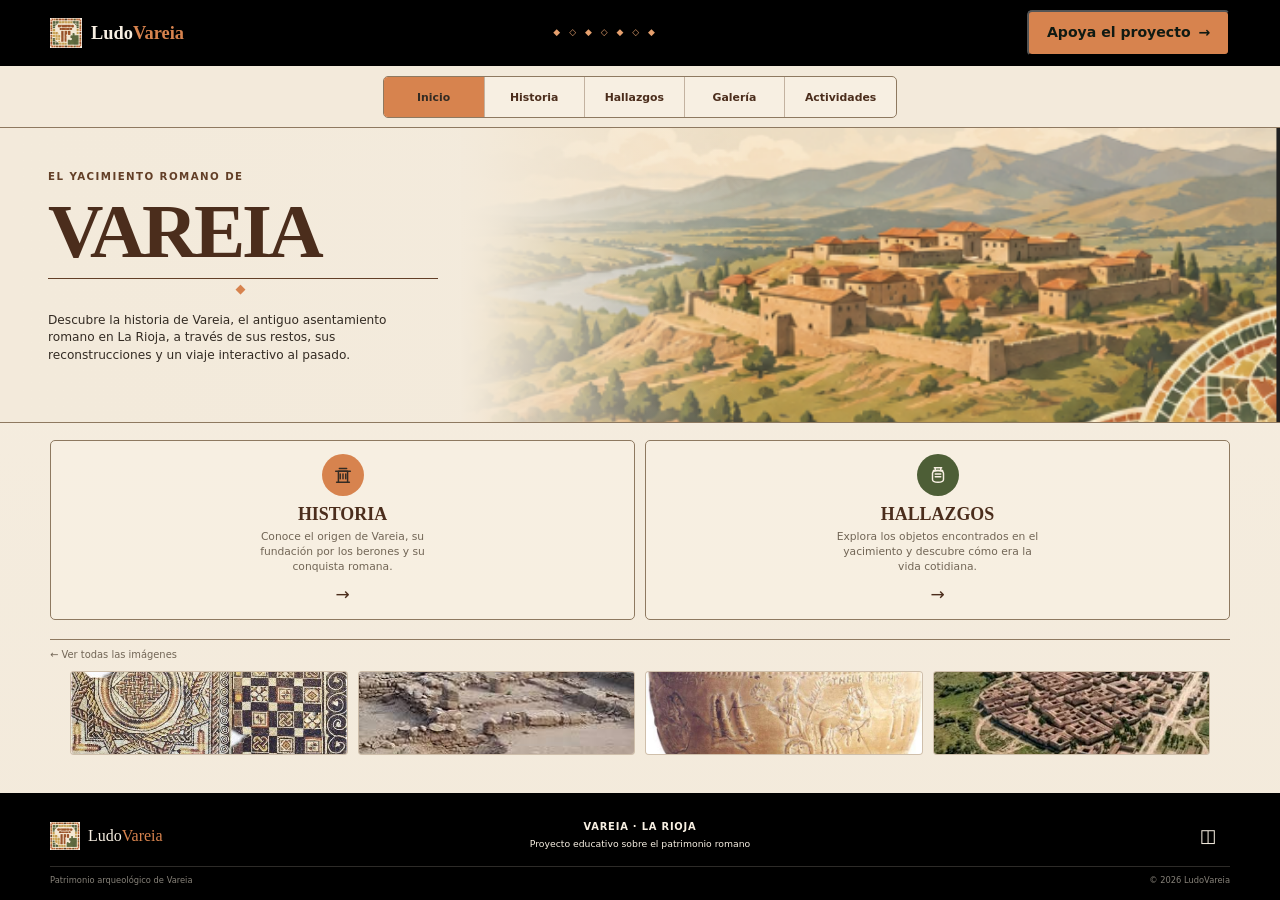
==== commit 9462003f: "Mejorado SEO y GEO" ====
--- a/index.html
+++ b/index.html
@@ -14,10 +14,7 @@
 
     <meta name="application-name" content="LudoVareia" />
 
-    <meta
-      name="viewport"
-      content="width=device-width, initial-scale=1.0, maximum-scale=1.0, user-scalable=no"
-    />
+    <meta name="viewport" content="width=device-width, initial-scale=1.0" />
 
     <meta
       name="description"
@@ -29,6 +26,54 @@
       content="ciudad romana vareia, historia romana, hallazgos arqueológicos, vida cotidiana romana, cerámica romana, arquitectura romana, galería imágenes, actividades romanas"
     />
 
+    <!--Open Graph-->
+    <meta property="og:type" content="website" />
+    <meta property="og:locale" content="es_ES" />
+    <meta property="og:site_name" content="LudoVareia" />
+    <meta
+      property="og:title"
+      content="LudoVareia | El yacimiento romano de Vareia"
+    />
+    <meta
+      property="og:description"
+      content="Descubre la historia de Vareia, sus hallazgos arqueológicos y la vida cotidiana en la antigua ciudad romana."
+    />
+    <meta property="og:url" content="https://ludovareia.vercel.app/" />
+
+    <!--Twitter Cards-->
+    <meta name="twitter:card" content="summary_large_image" />
+    <meta
+      name="twitter:title"
+      content="LudoVareia | El yacimiento romano de Vareia"
+    />
+    <meta
+      name="twitter:description"
+      content="Descubre la historia y el patrimonio romano de Vareia."
+    />
+
+    <!--Imagen de presentacion-->
+
+    <meta
+      property="og:image"
+      content="https://ludovareia.vercel.app/img/imagenStart.png"
+    />
+
+    <meta
+      property="og:image:alt"
+      content="Reconstrucción del antiguo asentamiento romano de Vareia"
+    />
+
+    <meta
+      name="twitter:image"
+      content="https://ludovareia.vercel.app/img/imagenStart.png"
+    />
+
+    <meta
+      name="twitter:image:alt"
+      content="Reconstrucción del antiguo asentamiento romano de Vareia"
+    />
+
+    <!--Titulo y enlaces a css y script-->
     <title>LudoVareia | El yacimiento romano de Vareia</title>
 
     <link rel="stylesheet" href="css/General/style.css" />
@@ -40,13 +85,52 @@
       rel="stylesheet"
       href="../css/ElementosInteractivos/elementosInteractivos.css"
     />-->
+    <link rel="canonical" href="https://ludovareia.vercel.app/" />
 
     <script src="js/Galeria/galeria.js" defer></script>
     <script src="js/General/mapa.js" defer></script>
     <script src="js/General/donacion.js" defer></script>
+
+    <!--WebSite para GEO-->
+    <script type="application/ld+json">
+      {
+        "@context": "https://schema.org",
+        "@graph": [
+          {
+            "@type": "WebSite",
+            "@id": "https://ludovareia.vercel.app/#website",
+            "name": "LudoVareia",
+            "url": "https://ludovareia.vercel.app/",
+            "inLanguage": "es",
+            "description": "Proyecto educativo sobre la historia, los hallazgos arqueológicos y el patrimonio romano de Vareia."
+          },
+          {
+            "@type": "Organization",
+            "@id": "https://ludovareia.vercel.app/#organization",
+            "name": "LudoVareia",
+            "url": "https://ludovareia.vercel.app/",
+            "description": "Proyecto educativo dedicado a divulgar la historia y el patrimonio arqueológico de la antigua Vareia, en La Rioja."
+          },
+          {
+            "@type": "WebPage",
+            "@id": "https://ludovareia.vercel.app/#webpage",
+            "url": "https://ludovareia.vercel.app/",
+            "name": "LudoVareia | El yacimiento romano de Vareia",
+            "isPartOf": {
+              "@id": "https://ludovareia.vercel.app/#website"
+            },
+            "about": {
+              "@id": "https://ludovareia.vercel.app/#organization"
+            },
+            "inLanguage": "es"
+          }
+        ]
+      }
+    </script>
   </head>
 
   <body>
+    <a class="skip-link" href="#contenido"> Saltar al contenido principal </a>
     <!-- =====================================================
        HEADER
        ===================================================== -->
@@ -73,10 +157,16 @@
           ◆ ◇ ◆ ◇ ◆ ◇ ◆
         </div>
 
-        <a href="#" id="donate-button" class="site-header__donate">
+        <button
+          type="button"
+          id="donate-button"
+          class="site-header__donate"
+          aria-haspopup="dialog"
+          aria-controls="donate-popup"
+        >
           <span>Apoya el proyecto</span>
           <span aria-hidden="true">→</span>
-        </a>
+        </button>
       </div>
     </header>
 
@@ -87,7 +177,13 @@
     <nav class="navbar" aria-label="Navegación principal">
       <div class="container navbar__inner">
         <div class="navbar__links">
-          <a class="navbar__link is-active" aria-current="page"> Inicio </a>
+          <a
+            href="index.html"
+            class="navbar__link is-active"
+            aria-current="page"
+          >
+            Inicio
+          </a>
 
           <a href="html/historia.html" class="navbar__link"> Historia </a>
 
@@ -104,7 +200,7 @@
        MAIN
        ===================================================== -->
 
-    <main>
+    <main id="contenido">
       <!-- ===================================================
          HERO
          =================================================== -->
@@ -207,9 +303,13 @@
       <!-- ===================================================
          GALERÍA
          =================================================== -->
-      <section class="gallery-section">
+      <section class="gallery-section" aria-labelledby="gallery-title">
         <div class="container">
           <div class="gallery-header">
+            <h2 id="gallery-title" class="sr-only">
+              Galería de imágenes de Vareia
+            </h2>
+
             <a href="html/galeria.html" class="gallery-all">
               ← Ver todas las imágenes
             </a>
@@ -228,7 +328,12 @@
 
             <!-- CONTENEDOR DE IMÁGENES -->
 
-            <div class="gallery__track">
+            <div
+              class="gallery__track"
+              role="region"
+              aria-label="Galería de imágenes destacadas de Vareia"
+              aria-roledescription="carrusel"
+            >
               <a href="html/galeria.html?imagen=0" class="gallery__item">
                 <img
                   src="img/galeria/galeria-mosaico.png"
@@ -276,24 +381,28 @@
               type="button"
               class="gallery-dot is-active"
               aria-label="Mostrar imagen 1"
+              aria-current="true"
             ></button>
 
             <button
               type="button"
               class="gallery-dot"
               aria-label="Mostrar imagen 2"
+              aria-current="false"
             ></button>
 
             <button
               type="button"
               class="gallery-dot"
               aria-label="Mostrar imagen 3"
+              aria-current="false"
             ></button>
 
             <button
               type="button"
               class="gallery-dot"
               aria-label="Mostrar imagen 4"
+              aria-current="false"
             ></button>
           </div>
         </div>
@@ -346,8 +455,17 @@
             <button
               type="button"
               class="donate-amount"
+              data-amount="1"
+              aria-pressed="false"
+            >
+              1 €
+            </button>
+
+            <button
+              type="button"
+              class="donate-amount is-selected"
               data-amount="5"
-              aria-pressed="false"
+              aria-pressed="true"
             >
               5 €
             </button>
@@ -355,38 +473,19 @@
             <button
               type="button"
               class="donate-amount"
-              data-amount="10"
+              data-amount="15"
               aria-pressed="false"
             >
-              10 €
+              15 €
             </button>
 
             <button
               type="button"
-              class="donate-amount is-selected"
-              data-amount="20"
-              aria-pressed="true"
-            >
-              20 €
-              <span>Popular</span>
-            </button>
-
-            <button
-              type="button"
               class="donate-amount"
-              data-amount="50"
+              data-amount="30"
               aria-pressed="false"
             >
-              50 €
-            </button>
-
-            <button
-              type="button"
-              class="donate-amount"
-              data-amount="100"
-              aria-pressed="false"
-            >
-              100 €
+              30 €
             </button>
           </div>
         </fieldset>
@@ -398,20 +497,22 @@
             type="number"
             id="donation-amount"
             min="1"
-            max="500"
+            max="50"
             step="0.01"
             placeholder="Ej. 15"
             inputmode="decimal"
           />
 
           <p class="donate-custom__help">
-            Puedes elegir cualquier cantidad entre 1 € y 500 €.
+            Puedes elegir cualquier cantidad entre 1 € y 50 €.
           </p>
         </div>
 
         <div class="donate-summary">
           <span>Tu aportación</span>
-          <strong id="donation-summary">20,00 €</strong>
+          <strong id="donation-summary" aria-live="polite" aria-atomic="true"
+            >5,00 €</strong
+          >
         </div>
 
         <button type="submit" class="donate-submit">
@@ -489,7 +590,11 @@
 
           <!-- ICONOS -->
 
-          <div class="footer__icons" aria-label="Información del proyecto">
+          <div
+            class="footer__icons"
+            role="group"
+            aria-label="Acciones e información del proyecto"
+          >
             <button
               type="button"
               id="open-map"
--- a/css/General/style.css
+++ b/css/General/style.css
@@ -28,6 +28,8 @@
 
   --color-orange: #d7834e;
   --color-orange-light: #e6a06e;
+  --color-orange-accessible: #985027;
+  --color-orange-focus: #8a431f;
 
   --color-text: #332b23;
   --color-text-soft: #716555;
@@ -228,7 +230,7 @@
 /* CONTAINER */
 
 .container {
-  width: min(calc(100% - 58px), var(--max-width));
+  width: min(calc(100% - 32px), var(--max-width));
 
   margin-inline: auto;
 }
@@ -848,36 +850,12 @@
   cursor: default;
 }
 
-/* RESPONSIVE DE NAVEGACIÓN */
-
-/*@media (max-width: 950px) {
-  .navbar__links {
-    gap: 15px;
-  }
-
-  .navbar__decoration {
-    display: none;
-  }
-}
-
-@media (max-width: 650px) {
-  .navbar {
-    min-height: 54px;
-  }
-
-  .navbar__links {
-    width: 100%;
-  }
-
-  .navbar__link {
-    min-width: 0;
-    flex: 1;
-
-    padding: 10px 4px;
-
-    font-size: 0.6rem;
-  }
-}*/
+.navbar__link:focus-visible {
+  outline: 3px solid var(--color-orange-focus);
+  outline-offset: -3px;
+  position: relative;
+  z-index: 2;
+}
 
 /* RESPONSIVE DE NAVEGACIÓN */
 
@@ -1460,7 +1438,7 @@
 }
 
 .gallery-dot.is-active::before {
-  background: var(--color-orange);
+  background: var(--color-orange-accessible);
 }
 
 /* RESPONSIVE DE HOME */
@@ -2467,7 +2445,7 @@
 /* FOCUS */
 
 :focus-visible {
-  outline: 2px solid var(--color-orange);
+  outline: 2px solid var(--color-orange-focus);
   outline-offset: 3px;
 }
 
@@ -2635,3 +2613,27 @@
     transition: none !important;
   }
 }
+
+/* =========================================================
+   Skip link
+   ========================================================= */
+
+.skip-link {
+  position: absolute;
+  top: 10px;
+  left: 10px;
+  z-index: 10000;
+
+  padding: 12px 18px;
+
+  background: var(--color-green-dark2);
+  color: white;
+
+  border-radius: 5px;
+
+  transform: translateY(-200%);
+}
+
+.skip-link:focus {
+  transform: translateY(0);
+}
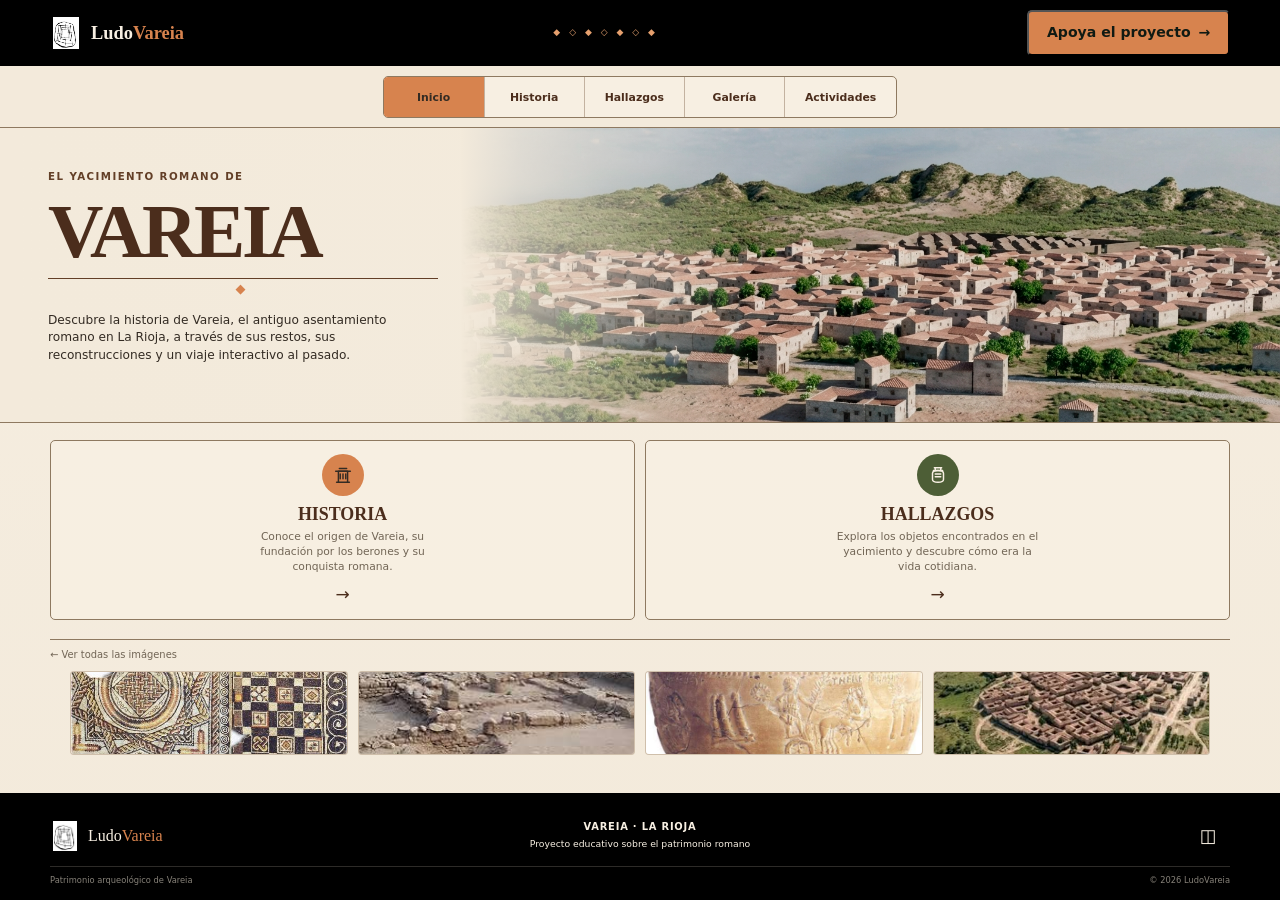
==== commit b2439829: "Nuevas imagenes y actualizado donaciones" ====
--- a/index.html
+++ b/index.html
@@ -222,7 +222,7 @@
 
         <div class="hero__media">
           <img
-            src="img/imagenStart.png"
+            src="img/vareiaStart.png"
             alt="Reconstrucción del antiguo asentamiento romano de Vareia"
           />
         </div>
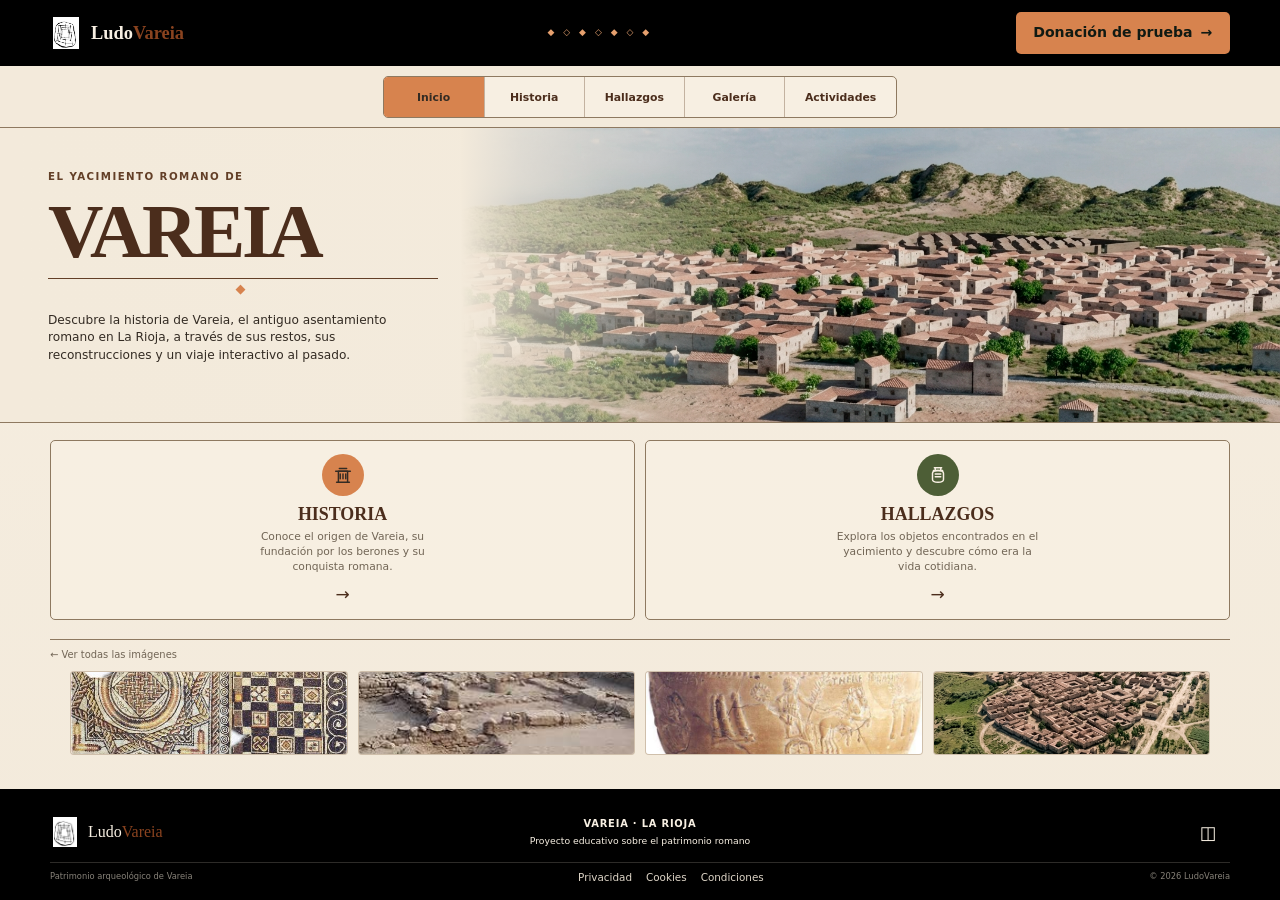
==== commit 78ae5a53: "Cambios generales SEO, GEO y accesibilidad" ====
--- a/index.html
+++ b/index.html
@@ -55,7 +55,7 @@
 
     <meta
       property="og:image"
-      content="https://ludovareia.vercel.app/img/imagenStart.png"
+      content="https://ludovareia.vercel.app/img/vareiaStart.png"
     />
 
     <meta
@@ -65,7 +65,7 @@
 
     <meta
       name="twitter:image"
-      content="https://ludovareia.vercel.app/img/imagenStart.png"
+      content="https://ludovareia.vercel.app/img/vareiaStart.png"
     />
 
     <meta
@@ -164,7 +164,7 @@
           aria-haspopup="dialog"
           aria-controls="donate-popup"
         >
-          <span>Apoya el proyecto</span>
+          <span>Donación de prueba</span>
           <span aria-hidden="true">→</span>
         </button>
       </div>
@@ -200,7 +200,7 @@
        MAIN
        ===================================================== -->
 
-    <main id="contenido">
+    <main id="contenido" tabindex="-1">
       <!-- ===================================================
          HERO
          =================================================== -->
@@ -439,17 +439,17 @@
 
         <div class="donate-popup__ornament" aria-hidden="true">◆</div>
 
-        <h2 id="donate-title">Ayúdanos a preservar Vareia</h2>
+        <h2 id="donate-title">Demostración de donación</h2>
 
         <p id="donate-description">
-          Tu aportación ayuda a mantener vivo este proyecto educativo y a
-          divulgar la historia del patrimonio romano de La Rioja.
+          Este prototipo no acepta donaciones. Puedes probar la interfaz, pero no
+          se realizará ningún cobro ni se enviarán datos.
         </p>
       </div>
 
       <form id="donation-form">
         <fieldset class="donate-amounts">
-          <legend>Selecciona la cantidad que deseas aportar</legend>
+          <legend>Selecciona un importe de prueba</legend>
 
           <div class="donate-amounts__grid">
             <button
@@ -491,7 +491,7 @@
         </fieldset>
 
         <div class="donate-custom">
-          <label for="donation-amount"> O introduce otra cantidad (€) </label>
+          <label for="donation-amount"> O introduce otro importe de prueba (€) </label>
 
           <input
             type="number"
@@ -509,18 +509,18 @@
         </div>
 
         <div class="donate-summary">
-          <span>Tu aportación</span>
+          <span>Importe de prueba</span>
           <strong id="donation-summary" aria-live="polite" aria-atomic="true"
             >5,00 €</strong
           >
         </div>
 
         <button type="submit" class="donate-submit">
-          Continuar con la aportación
+          Finalizar demostración
           <span aria-hidden="true">→</span>
         </button>
 
-        <p class="donate-popup__note">Aportación puntual · Sin compromiso</p>
+        <p class="donate-popup__note">No se realizará ningún cobro.</p>
       </form>
     </section>
 
@@ -547,11 +547,10 @@
 
       <span class="donate-popup__eyebrow"> LUDOVAREIA · GRACIAS </span>
 
-      <h2 id="thank-you-title">¡Gracias por tu apoyo!</h2>
+      <h2 id="thank-you-title">Demostración completada</h2>
 
       <p>
-        Tu interés y colaboración son fundamentales para continuar difundiendo
-        la historia de Vareia.
+        No se ha realizado ningún cobro ni se ha enviado información.
       </p>
 
       <p id="thank-you-amount" class="donate-thank-you__amount"></p>
@@ -611,6 +610,11 @@
 
         <div class="footer__bottom">
           <span>Patrimonio arqueológico de Vareia</span>
+          <nav class="footer__nav" aria-label="Información legal">
+            <a href="html/privacidad.html">Privacidad</a>
+            <a href="html/cookies.html">Cookies</a>
+            <a href="html/condiciones.html">Condiciones</a>
+          </nav>
           <span>© 2026 LudoVareia</span>
         </div>
       </div>
--- a/css/General/style.css
+++ b/css/General/style.css
@@ -28,7 +28,7 @@
 
   --color-orange: #d7834e;
   --color-orange-light: #e6a06e;
-  --color-orange-accessible: #985027;
+  --color-orange-accessible: #8a431f;
   --color-orange-focus: #8a431f;
 
   --color-text: #332b23;
@@ -220,7 +220,7 @@
 }
 
 .text-orange {
-  color: var(--color-orange);
+  color: var(--color-orange-accessible);
 }
 
 .text-green {
@@ -339,6 +339,9 @@
 
 .site-header__donate {
   position: relative;
+  border: 0;
+  font: inherit;
+  cursor: pointer;
   text-decoration: none;
   color: var(--color-green-dark2);
   font-weight: bold;
@@ -1607,7 +1610,7 @@
 }
 
 .detail-intro__back:hover {
-  color: var(--color-orange);
+  color: var(--color-orange-accessible);
 }
 
 /* DETAIL HERO */
@@ -1841,7 +1844,7 @@
 .artifact-modal__label {
   display: block;
   margin-bottom: 8px;
-  color: var(--color-orange);
+  color: var(--color-orange-accessible);
   font-size: 0.65rem;
   font-weight: 700;
   letter-spacing: 0.12em;
@@ -2059,21 +2062,28 @@
   justify-content: center;
   gap: 16px;
   width: min(100%, 1100px);
+  height: 85vh;
 }
 
 .lightbox__figure {
+  display: grid;
+  grid-template-rows: minmax(0, 1fr) auto;
+  justify-items: center;
+  align-items: center;
+
+  width: 100%;
+  height: 100%;
   min-width: 0;
   margin: 0;
-  text-align: center;
 }
 
 .lightbox__figure img {
   display: block;
-  width: auto;
-  height: auto;
-  max-width: 100%;
-  max-height: 78vh;
-  margin: auto;
+
+  width: 100%;
+  height: 100%;
+  min-height: 0;
+
   object-fit: contain;
 }
 
@@ -2081,6 +2091,7 @@
   padding-top: 12px;
   color: var(--color-surface);
   font-size: 0.8rem;
+  text-align: center;
 }
 
 .lightbox__close,
@@ -2250,7 +2261,7 @@
   }
 
   .lightbox__figure img {
-    max-height: 70vh;
+    max-height: 100%;
   }
 
   .lightbox__close {
@@ -2363,6 +2374,33 @@
 
 .footer__nav a:hover {
   color: var(--color-orange-light);
+}
+
+.legal-page {
+  max-width: 900px;
+}
+
+.legal-page h1,
+.legal-page h2 {
+  color: var(--color-brown-dark);
+}
+
+.legal-page h2 {
+  margin: 30px 0 10px;
+}
+
+.legal-page p,
+.legal-page li {
+  color: var(--color-text);
+  line-height: 1.75;
+}
+
+.legal-page__notice {
+  margin: 18px 0 28px;
+  padding: 16px 18px;
+  color: var(--color-ink-dark);
+  background: var(--color-surface);
+  border-left: 4px solid var(--color-orange-accessible);
 }
 
 /* ICONOS */
@@ -2637,3 +2675,7 @@
 .skip-link:focus {
   transform: translateY(0);
 }
+
+[hidden] {
+  display: none !important;
+}
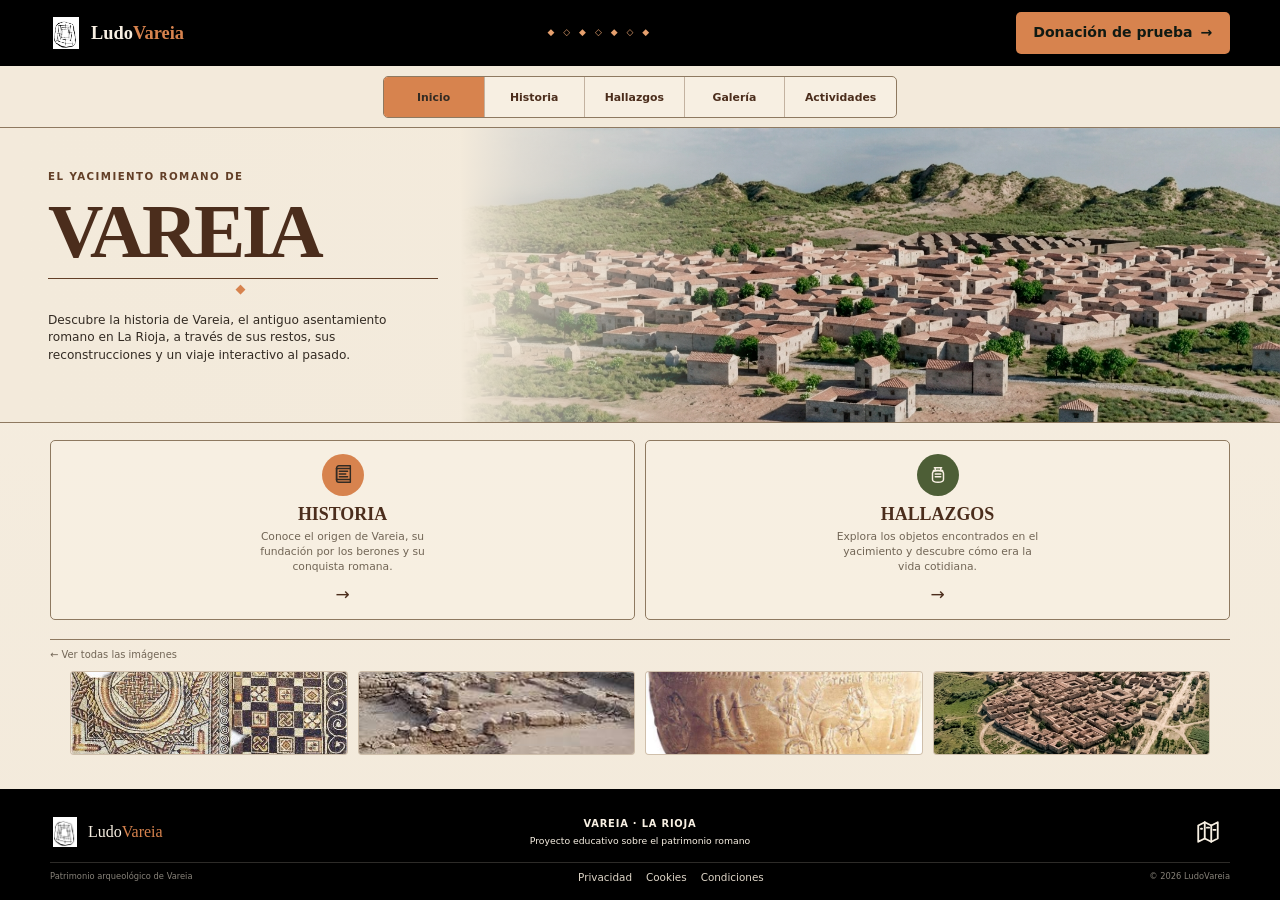
==== commit fe2d8d78: "Cambiado iconos" ====
--- a/index.html
+++ b/index.html
@@ -224,6 +224,7 @@
           <img
             src="img/vareiaStart.png"
             alt="Reconstrucción del antiguo asentamiento romano de Vareia"
+            fetchpriority="high"
           />
         </div>
       </section>
@@ -241,13 +242,11 @@
             <a href="html/historia.html" class="feature-card">
               <div class="feature-card__icon">
                 <svg viewBox="0 0 24 24" aria-hidden="true">
-                  <path d="M5 20h14" />
-                  <path d="M7 20V8h10v12" />
-                  <path d="M4 8h16" />
-                  <path d="M8 5h8" />
-                  <path d="M9 11v5" />
-                  <path d="M12 11v5" />
-                  <path d="M15 11v5" />
+                  <path
+                    d="M5 4.5A2.5 2.5 0 0 1 7.5 2H20v18H7.5A2.5 2.5 0 0 1 5 17.5z"
+                  />
+                  <path d="M5 5h15M5 17h15M8 8h9M8 11h7M8 14h9" />
+                  <path d="M5 4.5v13" />
                 </svg>
               </div>
 
@@ -272,14 +271,7 @@
                   <path d="M7 7h10" />
 
                   <path
-                    d="
-                    M6 10
-                    c0-2 2-3 6-3
-                    s6 1 6 3
-                    v7
-                    c0 2-2 3-6 3
-                    s-6-1-6-3z
-                  "
+                    d="M6 10 c0-2 2-3 6-3 s6 1 6 3 v7 c0 2-2 3-6 3 s-6-1-6-3z"
                   />
 
                   <path d="M9 11h6" />
@@ -442,8 +434,8 @@
         <h2 id="donate-title">Demostración de donación</h2>
 
         <p id="donate-description">
-          Este prototipo no acepta donaciones. Puedes probar la interfaz, pero no
-          se realizará ningún cobro ni se enviarán datos.
+          Este prototipo no acepta donaciones. Puedes probar la interfaz, pero
+          no se realizará ningún cobro ni se enviarán datos.
         </p>
       </div>
 
@@ -491,7 +483,9 @@
         </fieldset>
 
         <div class="donate-custom">
-          <label for="donation-amount"> O introduce otro importe de prueba (€) </label>
+          <label for="donation-amount">
+            O introduce otro importe de prueba (€)
+          </label>
 
           <input
             type="number"
@@ -549,9 +543,7 @@
 
       <h2 id="thank-you-title">Demostración completada</h2>
 
-      <p>
-        No se ha realizado ningún cobro ni se ha enviado información.
-      </p>
+      <p>No se ha realizado ningún cobro ni se ha enviado información.</p>
 
       <p id="thank-you-amount" class="donate-thank-you__amount"></p>
 
@@ -601,7 +593,11 @@
               aria-haspopup="dialog"
               aria-controls="map-modal"
             >
-              ◫
+              <svg viewBox="0 0 24 24" aria-hidden="true">
+                <path d="m3 6 6-3 6 3 6-3v15l-6 3-6-3-6 3z" />
+                <path d="M9 3v15M15 6v15" />
+                <path d="M5.5 9h1M11 8h2M17 10h2" />
+              </svg>
             </button>
           </div>
         </div>
@@ -645,8 +641,8 @@
         <h2 id="map-modal-title">La antigua ciudad romana</h2>
 
         <p class="map-modal__description">
-          Explora el plano de reconstrucción de Vareia y descubre cómo pudo ser
-          el asentamiento en época romana.
+          Plano de reconstrucción de Vareia. Descubre cómo pudo ser el
+          asentamiento en época romana.
         </p>
 
         <div class="map-modal__image-container">
--- a/css/General/style.css
+++ b/css/General/style.css
@@ -220,7 +220,7 @@
 }
 
 .text-orange {
-  color: var(--color-orange-accessible);
+  color: var(--color-orange);
 }
 
 .text-green {
@@ -2412,19 +2412,34 @@
 }
 
 .footer__icons button {
-  width: 23px;
-  height: 23px;
-
+  width: 36px;
+  height: 36px;
   padding: 0;
 
   border: 0;
-
   background: transparent;
-
-  /*color: #f6ecdd;*/
-  color: var(--color-surface);
-
-  font-size: 14px;
+  color: #f6ecdd;
+
+  display: flex;
+  align-items: center;
+  justify-content: center;
+
+  cursor: pointer;
+}
+
+.footer__icons button svg {
+  width: 26px;
+  height: 26px;
+
+  display: block;
+  flex-shrink: 0;
+
+  /* ESTILOS DEL SVG */
+  fill: none;
+  stroke: currentColor;
+  stroke-width: 1.7;
+  stroke-linecap: round;
+  stroke-linejoin: round;
 }
 
 /* PIE */
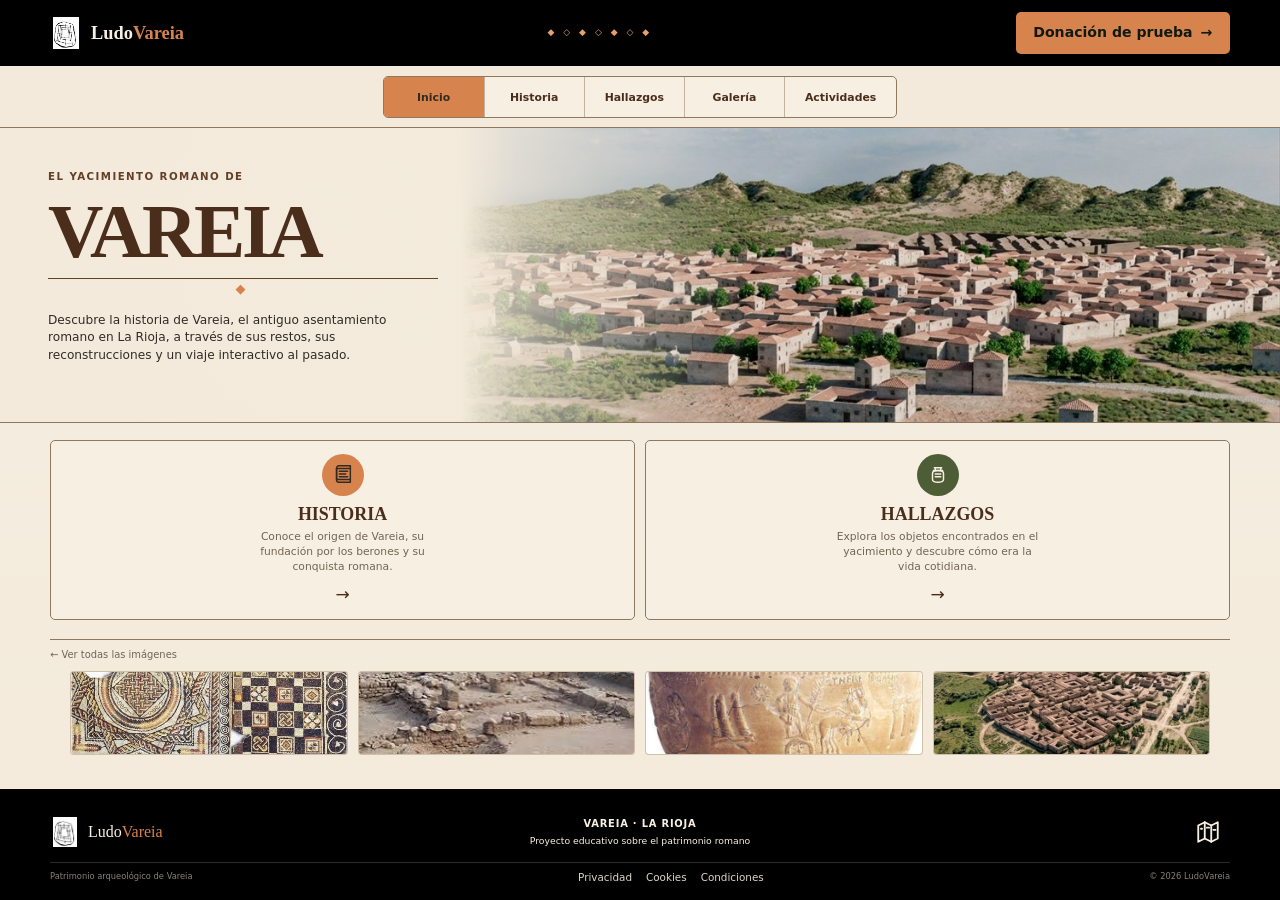
==== commit f6ec6c74: "Cambios para mejorar rendimiento" ====
--- a/index.html
+++ b/index.html
@@ -55,7 +55,7 @@
 
     <meta
       property="og:image"
-      content="https://ludovareia.vercel.app/img/vareiaStart.png"
+      content="https://ludovareia.vercel.app/img/vareiaStart.jpg"
     />
 
     <meta
@@ -65,7 +65,7 @@
 
     <meta
       name="twitter:image"
-      content="https://ludovareia.vercel.app/img/vareiaStart.png"
+      content="https://ludovareia.vercel.app/img/vareiaStart.jpg"
     />
 
     <meta
@@ -222,8 +222,16 @@
 
         <div class="hero__media">
           <img
-            src="img/vareiaStart.png"
+            src="img/vareiaStart-960.jpg"
+            srcset="
+              img/vareiaStart-480.jpg 480w,
+              img/vareiaStart-960.jpg 960w,
+              img/vareiaStart.jpg 1376w
+            "
+            sizes="(max-width: 950px) 100vw, 64vw"
             alt="Reconstrucción del antiguo asentamiento romano de Vareia"
+            width="1376"
+            height="768"
             fetchpriority="high"
           />
         </div>
@@ -330,6 +338,10 @@
                 <img
                   src="img/galeria/galeria-mosaico.png"
                   alt="Mosaico romano de Vareia"
+                  width="546"
+                  height="366"
+                  loading="lazy"
+                  decoding="async"
                 />
               </a>
 
@@ -337,6 +349,10 @@
                 <img
                   src="img/galeria/galeria-ciudad.png"
                   alt="Reconstrucción de la ciudad romana de Vareia"
+                  width="259"
+                  height="194"
+                  loading="lazy"
+                  decoding="async"
                 />
               </a>
 
@@ -344,13 +360,21 @@
                 <img
                   src="img/galeria/galeria-ceramica.png"
                   alt="Pieza de cerámica arqueológica"
+                  width="606"
+                  height="330"
+                  loading="lazy"
+                  decoding="async"
                 />
               </a>
 
               <a href="html/galeria.html?imagen=3" class="gallery__item">
                 <img
-                  src="img/galeria/galeria-paisaje.png"
+                  src="img/galeria/galeria-paisaje-home.jpg"
                   alt="Paisaje del entorno arqueológico de Vareia"
+                  width="640"
+                  height="358"
+                  loading="lazy"
+                  decoding="async"
                 />
               </a>
             </div>
@@ -647,9 +671,11 @@
 
         <div class="map-modal__image-container">
           <img
-            src="img/plano-vareia.png"
+            data-src="img/plano-vareia-web.jpg"
             alt="Plano de reconstrucción de la antigua ciudad romana de Vareia"
             class="map-modal__image"
+            width="1024"
+            height="572"
           />
         </div>
 
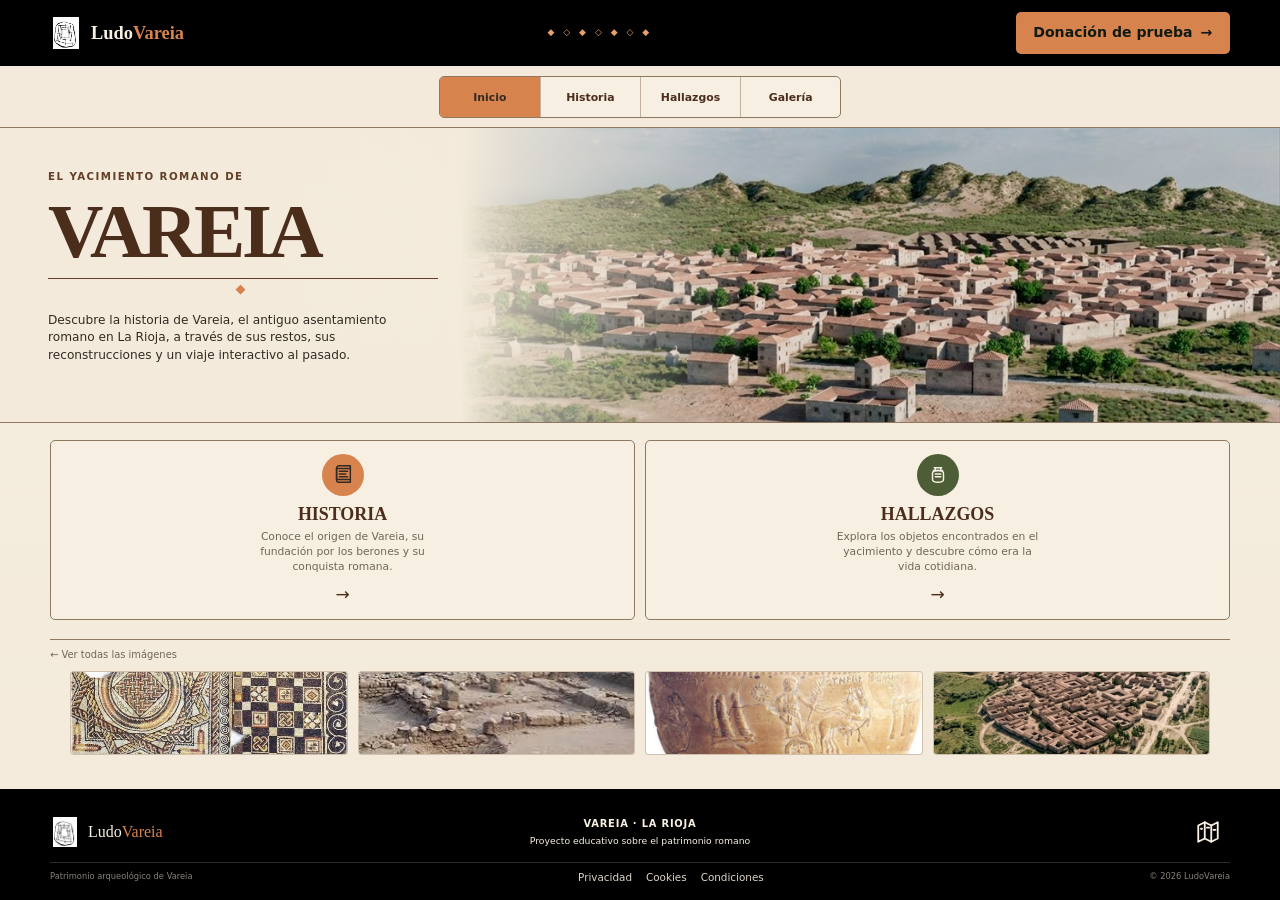
==== commit d595fc6c: "Eliminado parte actividades" ====
--- a/index.html
+++ b/index.html
@@ -23,7 +23,7 @@
 
     <meta
       name="keywords"
-      content="ciudad romana vareia, historia romana, hallazgos arqueológicos, vida cotidiana romana, cerámica romana, arquitectura romana, galería imágenes, actividades romanas"
+      content="ciudad romana vareia, historia romana, hallazgos arqueológicos, vida cotidiana romana, cerámica romana, arquitectura romana, galería imágenes"
     />
 
     <!--Open Graph-->
@@ -191,7 +191,6 @@
 
           <a href="html/galeria.html" class="navbar__link"> Galería </a>
 
-          <a href="html/actividades.html" class="navbar__link"> Actividades </a>
         </div>
       </div>
     </nav>
--- a/css/General/style.css
+++ b/css/General/style.css
@@ -2694,3 +2694,151 @@
 [hidden] {
   display: none !important;
 }
+
+/* =========================================================
+   LUDOVAREIA — FILTRADO DE CATÁLOGOS
+   ========================================================= */
+
+/* CONTENEDOR DEL CATÁLOGO */
+
+.artifact-catalog {
+  width: 100%;
+}
+
+/* CONTROLES */
+
+.catalog-controls {
+  display: flex;
+  flex-direction: column;
+  gap: 1.25rem;
+  margin: 2rem 0;
+}
+
+/* BUSCADOR */
+
+.catalog-search {
+  display: flex;
+  flex-direction: column;
+  gap: 0.5rem;
+  width: 100%;
+  max-width: 500px;
+}
+
+.catalog-search label {
+  font-weight: 600;
+}
+
+.catalog-search input {
+  width: 100%;
+  padding: 0.9rem 1rem;
+  border: var(--border);
+  border-radius: var(--radius-md);
+  background-color: var(--color-white);
+  color: var(--color-text);
+  font: inherit;
+  transition:
+    border-color 0.2s ease,
+    box-shadow 0.2s ease;
+}
+
+.catalog-search input:focus {
+  border-color: var(--color-orange-focus);
+  box-shadow: 0 0 0 3px rgb(138 67 31 / 15%);
+}
+
+.catalog-search input:focus-visible {
+  outline: 3px solid var(--color-orange-focus);
+  outline-offset: 2px;
+}
+
+/* BOTONES DE FILTRADO */
+
+.catalog-filters {
+  display: flex;
+  flex-wrap: wrap;
+  gap: 0.65rem;
+}
+
+.catalog-filter {
+  padding: 0.7rem 1.1rem;
+  border: var(--border);
+  border-radius: var(--radius-lg);
+  background-color: transparent;
+  color: var(--color-text);
+  font: inherit;
+  cursor: pointer;
+  transition:
+    background-color 0.2s ease,
+    color 0.2s ease,
+    border-color 0.2s ease;
+}
+
+.catalog-filter:hover {
+  border-color: var(--color-orange-focus);
+}
+
+.catalog-filter.is-active {
+  background-color: var(--color-orange-accessible);
+  border-color: var(--color-orange-accessible);
+  color: var(--color-white);
+}
+
+.catalog-filter:focus-visible {
+  outline: 3px solid var(--color-orange-focus);
+  outline-offset: 3px;
+}
+
+/* CONTADOR */
+
+.catalog-results {
+  margin: 0;
+  color: var(--color-text-soft);
+  font-size: 0.95rem;
+}
+
+.catalog-results strong {
+  color: var(--color-orange-accessible);
+}
+
+/* MENSAJE SIN RESULTADOS */
+
+.catalog-empty {
+  padding: 2rem 1rem;
+  margin: 1.5rem 0;
+  border: var(--border-soft);
+  border-radius: var(--radius-md);
+  color: var(--color-text-soft);
+  text-align: center;
+  background-color: var(--color-surface);
+}
+
+/* OCULTAR TARJETAS FILTRADAS */
+
+.artifact-card[hidden] {
+  display: none !important;
+}
+
+.catalog-empty[hidden] {
+  display: none !important;
+}
+
+/* RESPONSIVE */
+
+@media (max-width: 600px) {
+  .catalog-controls {
+    gap: 1rem;
+  }
+
+  .catalog-filters {
+    gap: 0.5rem;
+  }
+
+  .catalog-filter {
+    padding: 0.6rem 0.9rem;
+    font-size: 0.9rem;
+  }
+
+  .catalog-search {
+    max-width: none;
+  }
+}
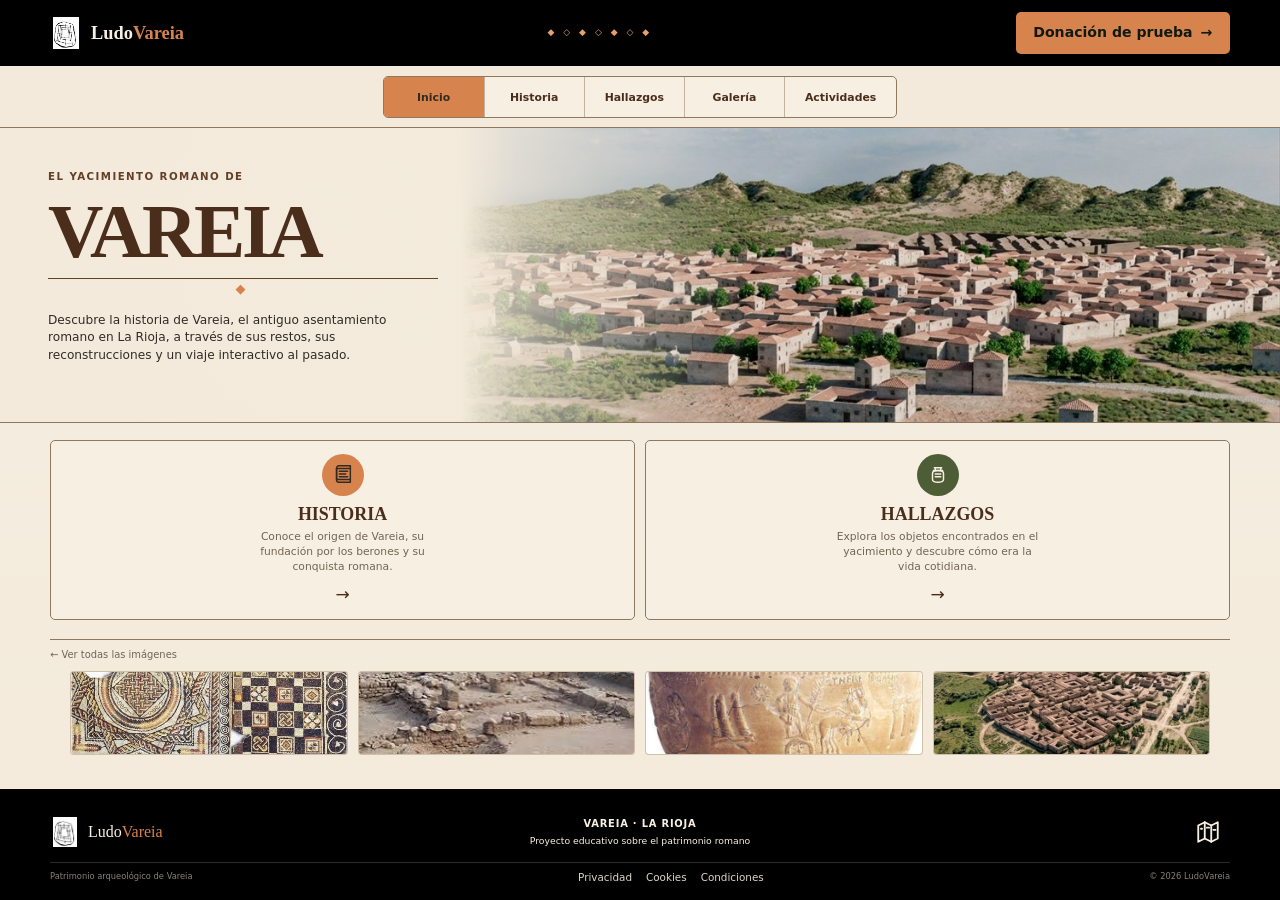
==== commit b5d6c294: "Revert "Eliminado parte actividades" This reverts commit d595fc6c552b9d8f0dc87d7af62cfd6aaf921903." ====
--- a/index.html
+++ b/index.html
@@ -23,7 +23,7 @@
 
     <meta
       name="keywords"
-      content="ciudad romana vareia, historia romana, hallazgos arqueológicos, vida cotidiana romana, cerámica romana, arquitectura romana, galería imágenes"
+      content="ciudad romana vareia, historia romana, hallazgos arqueológicos, vida cotidiana romana, cerámica romana, arquitectura romana, galería imágenes, actividades romanas"
     />
 
     <!--Open Graph-->
@@ -191,6 +191,7 @@
 
           <a href="html/galeria.html" class="navbar__link"> Galería </a>
 
+          <a href="html/actividades.html" class="navbar__link"> Actividades </a>
         </div>
       </div>
     </nav>
